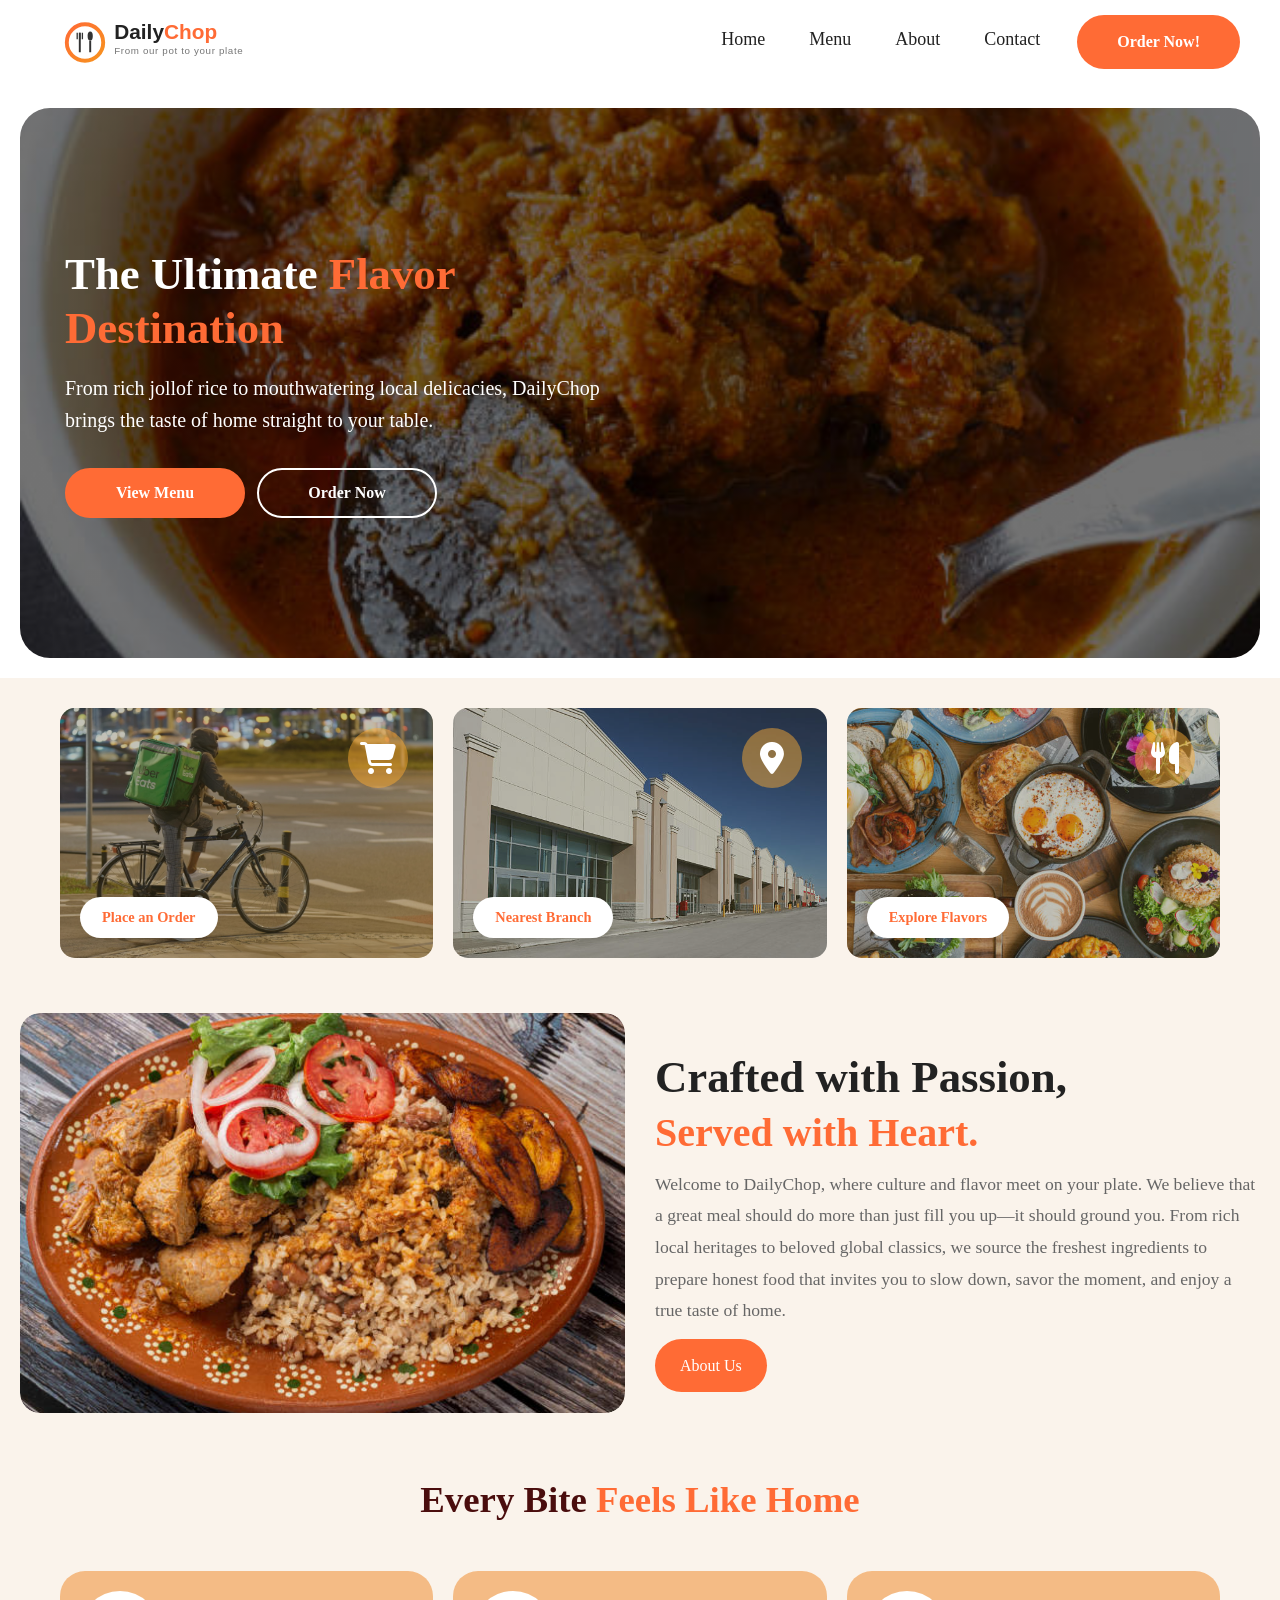
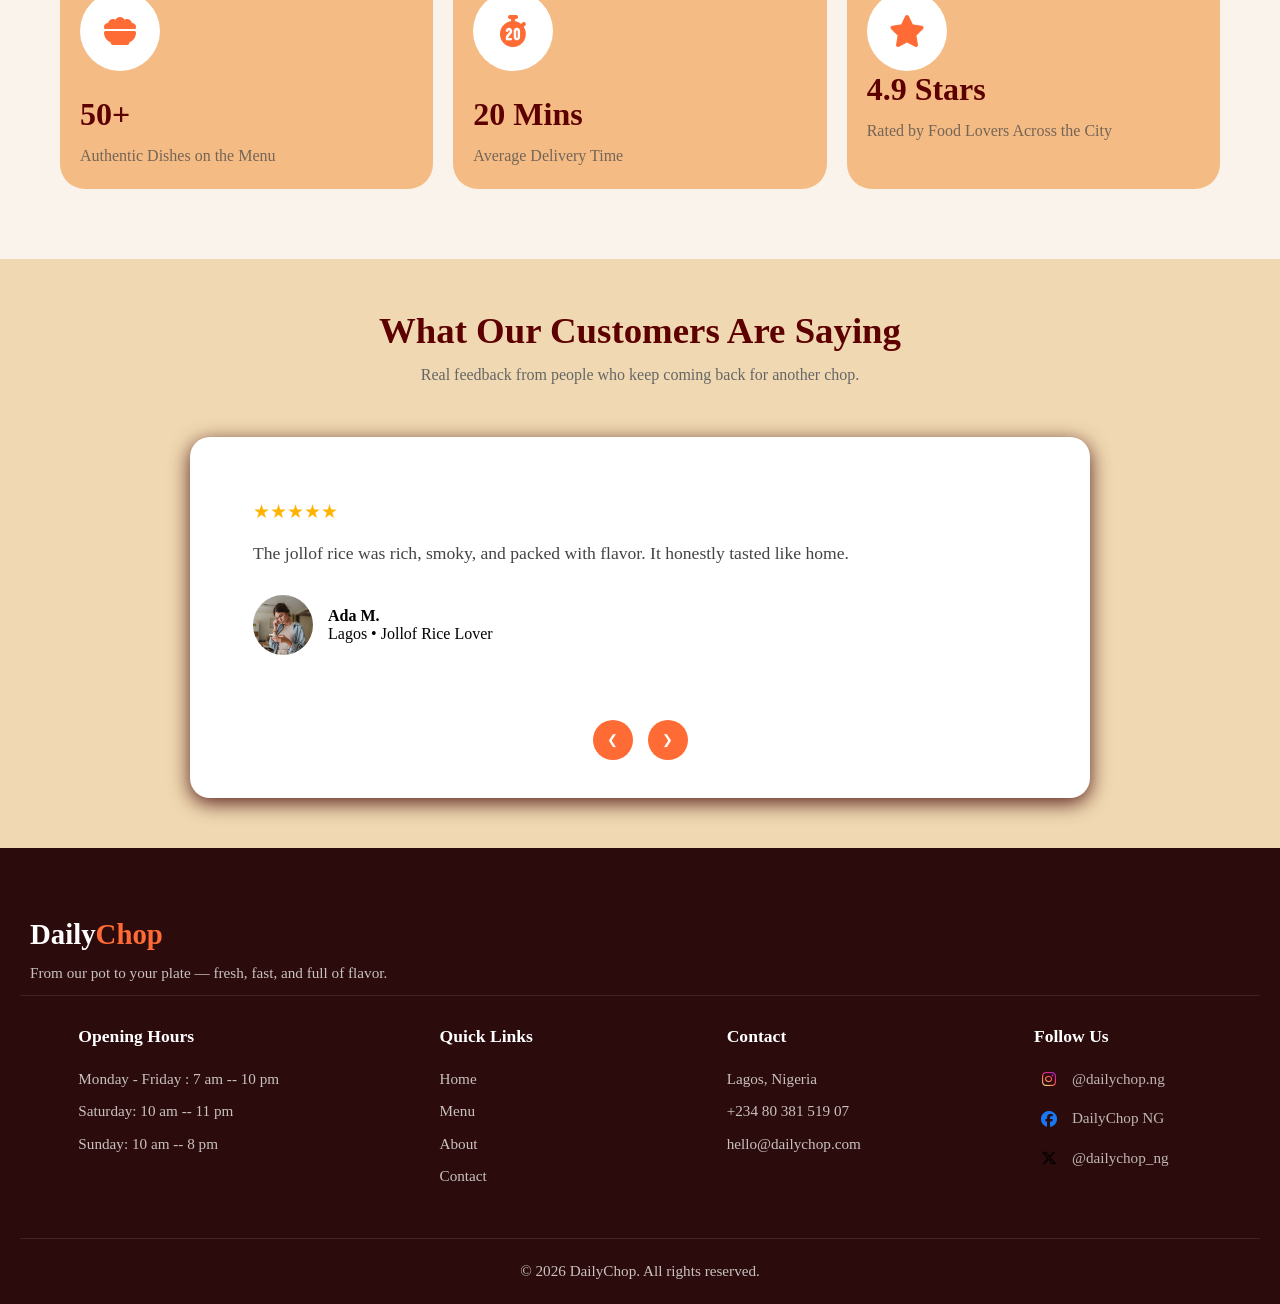
==== index.html @ 314bd300 "Initial commit" ====
<!DOCTYPE html>
<html lang="en">
<head>
    <meta charset="UTF-8">
    <meta name="viewport" content="width=device-width, initial-scale=1.0">
    <title>Home - ★ DailyChop ★</title>


    <!--- Fonts -->
    <link rel="stylesheet" href="https://cdnjs.cloudflare.com/ajax/libs/font-awesome/6.5.0/css/all.min.css">

    <!-- Custom css -->
    <link rel="stylesheet" href="css/styles.css" type="text/css">

    <link rel="icon" type="image/svg+xml" href="favicon.svg" sizes="any">
</head>
<>
    <header class="header">
        <div class="header-container">
            <div class="logo">
                <svg width="220" height="65" viewBox="0 0 300 100" xmlns="http://www.w3.org/2000/svg">
                    <defs>
                        <linearGradient id="grad" x1="0%" y1="0%" x2="100%" y2="100%">
                            <stop offset="0%" stop-color="#FF6B35"/>
                            <stop offset="100%" stop-color="#F7931E"/>
                        </linearGradient>
                    </defs>

                    <circle cx="50" cy="50" r="28" fill="none" stroke="url(#grad)" stroke-width="6"/>

                    <line x1="42" y1="35" x2="42" y2="65" stroke="#333" stroke-width="3"/>
                    <line x1="38" y1="35" x2="38" y2="45" stroke="#333" stroke-width="2"/>
                    <line x1="42" y1="35" x2="42" y2="45" stroke="#333" stroke-width="2"/>
                    <line x1="46" y1="35" x2="46" y2="45" stroke="#333" stroke-width="2"/>

                    <ellipse cx="58" cy="40" rx="4" ry="7" fill="#333"/>
                    <line x1="58" y1="47" x2="58" y2="65" stroke="#333" stroke-width="3"/>

                    <text x="95" y="45" font-family="Poppins, Arial, sans-serif" font-size="32" font-weight="700" fill="#222">
                        Daily<tspan fill="#FF6B35">Chop</tspan>
                    </text>

                    <text x="95" y="68" font-family="Poppins, Arial, sans-serif" font-size="15" fill="#777" letter-spacing="1">
                        From our pot to your plate
                    </text>
                </svg>
            </div>

            <div style="display: flex;">
                <div>
                    <!-- Hamburger button -->
                    <button class="hamburger" id="hamburger">
                    <i class="fa-solid fa-bars"></i>
                    </button>

                    <nav class="nav" id="nav">
                        <div class="nav-header">Menu</div>
                        <a href="#">Home</a>
                        <a href="#">Menu</a>
                        <a href="#">About</a>
                        <a href="#">Contact</a>
                    </nav>
                </div>
                <div>
                    <a class="order-now-header">Order Now!</a>
                </div>
            </div>
        </div>
        <div class="overlay" id="overlay"></div>
    </header>
    <div>
        <!-- Hero Section(SLIDE SHOW) -->
        <section id="home" class="hero">
            <div class="hero-bg-container"> <!-- NEW WRAPPER TO HOLD THE IMAGE -->
                <div id="intro">
                    <h1 class="reveal-left">The Ultimate <span>Flavor Destination</span></h1>
                    <p>
                        From rich jollof rice to mouthwatering local delicacies,
                        DailyChop brings the taste of home straight to your table.
                    </p>

                    <div class="hero-buttons">
                        <a href="#menu" class="btn btn-primary">View Menu</a>
                        <a href="#contact" class="btn btn-secondary">Order Now</a>
                    </div>
                </div>
            </div>
        </section>
        <section class="section-container">
            <!-- Features -->
            <div>
                <div class="cards">
                    <div class="card">
                        <!-- Icon Container -->
                        <div class="icon-box">
                            <i class="fa-solid fa-cart-shopping"></i>
                        </div>
                        
                        <!-- Action Button -->
                        <a href="#" class="card-btn">Place an Order</a>
                    </div>
                    <div class="card">
                        <!-- Icon Container -->
                        <div class="icon-box">
                            <i class="fa-solid fa-location-dot"></i>
                        </div>
                        
                        <!-- Action Button -->
                        <a href="#" class="card-btn">Nearest Branch</a>
                    </div>
                    <div class="card highlight-card">
                        <!-- Icon Container -->
                        <div class="icon-box">
                            <i class="fa-solid fa-utensils"></i>
                        </div>
                        
                        <!-- Action Button -->
                        <a href="#" class="card-btn">Explore Flavors</a>
                    </div>
                </div>
            </div>

            <section class="about">
                <div class="about-container">
                    <div class="about-image">
                        <img src="images/food_5.jpg" alt="Welcome to DailyChop">
                    </div>

                    <div class="about-content">
                        <h2>
                            Crafted with Passion,<br> <span>Served with Heart.</span>
                        </h2>
                        <p>
                            Welcome to DailyChop, where culture and flavor meet on your plate.
                            We believe that a great meal should do more than just fill you up—it should ground you.
                            From rich local heritages to beloved global classics, we source the freshest ingredients to prepare
                            honest food that invites you to slow down, savor the moment, and enjoy a true taste of home.
                        </p>
                        <div class="about-btn-link">
                            <a href="#" class="about-us-btn">About Us</a>
                        </div>
                    
                    </div>
                </div>
            </section>

            <section class="impact-section">
                <h2 class="impact-title">Every Bite <span>Feels Like Home</span></h2>
                <div class="impact-grid">
                    <div class="impact-card">
                        <div class="impact-icon">
                            <i class="fa-solid fa-bowl-food"></i>
                        </div>
                        <h3>50+</h3>
                        <p>Authentic Dishes on the Menu</p>
                    </div>
                    <div class="impact-card">
                        <div class="impact-icon">
                            <i class="fa-solid fa-stopwatch-20"></i>
                        </div>
                        <h3>20 Mins</h3>
                        <p>Average Delivery Time</p>
                    </div>
                    <div class="impact-card highlight-card">
                        <div class="impact-icon">
                            <i class="fa-solid fa-star"></i>
                        </div>
                        <h3>4.9 Stars</h3>
                        <p>Rated by Food Lovers Across the City</p>
                    </div>
                </div>
            </section>
        </section>

        <!-- Customer Reviews -->
        <section class="reviews-section">
            <div class="reviews-container">
                <h3 class="reviews-title">What Our Customers Are Saying</h3>
                <p class="reviews-subtitle">Real feedback from people who keep coming back for another chop.</p>

                <div class="reviews-slider">
                    <div class="reviews-track">
                        <div class="review-card active">
                            <div class="stars">★★★★★</div>
                            <p class="review-text">
                                The jollof rice was rich, smoky, and packed with flavor.
                                It honestly tasted like home.
                            </p>

                            <div class="review-user">
                                <img src="images/customer_5.jpg" alt="Ada M.">

                                <div class="review-user-info">
                                    <h4>Ada M.</h4>
                                    <span>Lagos • Jollof Rice Lover</span>
                                </div>
                            </div>
                        </div>

                        <div class="review-card">
                            <div class="stars">★★★★★</div>
                            <p class="review-text">
                                Delivery was fast and the food arrived hot.
                                The chicken was perfectly seasoned.
                            </p>

                            <div class="review-user">
                                <img src="images/customer_1.jpg" alt="David O.">

                                <div class="review-user-info">
                                    <h4>David O.</h4>
                                    <span>Abuja</span>
                                </div>
                            </div>
                        </div>

                        <div class="review-card">
                            <div class="stars">★★★★★</div>
                            <p class="review-text">
                                DailyChop has become my go-to lunch spot.
                                Consistent quality every single time.
                            </p>

                            <div class="review-user">
                                <img src="images/customer_4.jpg" alt="Chioma E.">

                                <div class="review-user-info">
                                    <h4>Chioma E.</h4>
                                    <span>Port Harcourt</span>
                                </div>
                            </div>
                        </div>

                        <div class="review-card">
                            <div class="stars">★★★★★</div>
                            <p class="review-text">
                                DailyChop has become my go-to lunch spot.
                                Consistent quality every single time.
                            </p>

                            <div class="review-user">
                                <img src="images/customer_2.jpg" alt="Chioma E.">

                                <div class="review-user-info">
                                    <h4>Patrick Johnson</h4>
                                    <span>Port Harcourt</span>
                                </div>
                            </div>
                        </div>

                        <div class="review-card">
                            <div class="stars">★★★★★</div>
                            <p class="review-text">
                                DailyChop has become my go-to lunch spot.
                                Consistent quality every single time.
                            </p>

                            <div class="review-user">
                                <img src="images/customer_3.jpg" alt="Chioma E.">

                                <div class="review-user-info">
                                    <h4>Obinna Samson</h4>
                                    <span>Port Harcourt</span>
                                </div>
                            </div>
                        </div>
                    </div>
                    <div class="reviews-controls">
                        <button class="slider-btn prev">&#10094;</button>
                        <button class="slider-btn next">&#10095;</button>
                    </div>
                </div>
            </div>
        </section>
    </div>

    <!-- F0oter section -->
    <footer class="footer">
        <div class="footer-bg-container">
            <div class="footer-brand">
                <h2>Daily<span>Chop</span></h2>
                <p>From our pot to your plate — fresh, fast, and full of flavor.</p>
            </div>
            <div class="footer-container">

                <div class="opening-hours">
                    <h3>Opening Hours</h3>
                    <p>Monday - Friday : 7 am  -- 10 pm</p>
                    <p>Saturday: 10 am -- 11 pm</p>
                    <p>Sunday: 10 am -- 8 pm</p>
                </div>

                <div class="footer-links">
                    <h3>Quick Links</h3>
                    <a href="#">Home</a>
                    <a href="#">Menu</a>
                    <a href="#">About</a>
                    <a href="#">Contact</a>
                </div>

                <div class="footer-contact">
                    <h3>Contact</h3>
                    <p>Lagos, Nigeria</p>
                    <p>+234 80 381 519 07</p>
                    <p>hello@dailychop.com</p>
                </div>

                <div class="footer-social">
                    <h3>Follow Us</h3>
                    <div class="social-icons">
                        <a href="https://instagram.com" target="_blank">
                            <i class="fa-brands fa-instagram"></i> @dailychop.ng
                        </a>

                        <a href="https://facebook.com" target="_blank">
                            <i class="fa-brands fa-facebook"></i> DailyChop NG
                        </a>

                        <a href="https://x.com" target="_blank">
                            <i class="fa-brands fa-x-twitter"></i> @dailychop_ng
                        </a>
                    </div>
                </div>

            </div>

            <div class="footer-bottom">
                <p>© 2026 DailyChop. All rights reserved.</p>
            </div>
        </div>
    </footer>
    <script src="js/main.js"></script>
</body>
</html>
---- css/styles.css ----
:root{
    --primary: #ecd2b042;
    --secondary: #FF6B35;
    --background: #f0d9b2;
    --text: #222222;
    --white: #FFFFFF;
}
* {
    box-sizing: border-box;
    margin: 0;
    padding: 0;
}


/* Outer wrapper freezes at the top of the mobile screen */
.header {
    background: #fff;
    position: fixed;   
    top: 0;
    left: 0;
    right: 0;
    z-index: 1000;
    transition: transform 0.3s ease-in-out; 
}


.header-container {
    display: flex;
    justify-content: space-between;
    align-items: center;
    padding: 10px 20px;
    box-sizing: border-box;
    width: 100%;
}
.nav {
    display: flex;
    flex-direction: column;
    align-items: flex-start;
    gap: 15px;

    position: fixed;
    top: 0;
    right: 0;
    height: 100vh;
    width: 280px;

    background: var(--secondary);
    padding: 30px 25px 10px;
    transform: translateX(100%);
    transition: transform 0.35s ease;

    z-index: 999;
}

.nav.active {
    transform: translateX(0);
}

.nav a {
    width: 100%;
    padding: 14px 12px;

    text-decoration: none;
    
    color: var(--white);
    font-weight: 500;
    font-size: 18px;
    transition: all 0.25s ease;
}

.nav a:hover {
    background: rgba(255, 107, 53, 0.08);
    transform: translateX(6px);
}
.nav-header {
    width: 100%;
    font-size: 26px;
    letter-spacing: 5px;
    color: var(--white);
    margin-bottom: 20px;
    padding-left: 10px;
    padding-bottom: 10px;
    border-bottom: 1px solid var(--white);
}
.hamburger {
    display: block;
    font-size: 32px;
    background: none;
    border: none;
    cursor: pointer;
}
.overlay {
    position: fixed;
    top: 0;
    left: 0;
    width: 100%;
    height: 100vh;
    background: rgba(0,0,0,0.4);

    opacity: 0;
    pointer-events: none;
    transition: 0.3s;
    z-index: 998;
}

.overlay.active {
    opacity: 1;
    pointer-events: all;
}
.order-now-header{
    display: none;
}

/* HERO BASE (mobile first) */
.hero {
    width: 100%;
}

.hero-bg-container {
    width: 100%;
    min-height: 100vh;
    padding: 0 20px;
    display: flex;
    justify-content: center;
    align-items: center;
    text-align: center;
    
    /* Move background properties here */
    background:
        linear-gradient(rgba(0, 0, 0, 0.55), rgba(0, 0, 0, 0.55)),
        url("../images/food_2.jpg") center/cover no-repeat;
}


#intro {
    color: #fff;
    width: 100%;
    max-width: 500px;
}

#intro h1 {
    font-size: 2.2rem;
    line-height: 1.2;
    margin-bottom: 1rem;
}
#intro h1 span{
    color: var(--secondary);
}
#intro p {
    font-size: 1rem;
    line-height: 1.6;
    margin-bottom: 2rem;
}

.hero-buttons {
    display: flex;
    flex-direction: column;
    gap: 12px;
    width: 100%;
}

.hero-buttons a {
    width: 100%;
    padding: 14px 32px;
    border-radius: 50px;
    text-decoration: none;
    font-weight: 600;
    text-align: center;
    transition: all 0.3s ease;
}
.btn-primary {
    background: #FF6B35;
    color: #fff;
    border: 2px solid #FF6B35;
}

.btn-primary:hover {
    background: #e55a28;
    border-color: #e55a28;
    transform: translateY(-3px);
}
.btn-secondary {
    background: transparent;
    color: #fff;
    border: 2px solid #fff;
}

.btn-secondary:hover {
    background: #fff;
    color: #222;
    transform: translateY(-3px);
}

.section-container{
    background: var(--primary);
}
/* Features */
.cards {
    display: grid;
    grid-template-columns: 1fr;
    gap: 20px;
    padding: 30px 20px;
}

.card {
    position: relative;
    overflow: hidden;

    width: 100%;
    min-height: 250px;

    border-radius: 15px;
    padding: 20px;

    display: flex;
    flex-direction: column;
    justify-content: flex-end;
    align-items: flex-start;

    background-size: cover;
    background-position: center;
    background-repeat: no-repeat;

     transition: transform 0.3s ease,
                box-shadow 0.3s ease;
}
.card::before {
    content: "";
    position: absolute;
    inset: 0;

    background: rgba(80, 76, 42, 0.336);

    z-index: 1;
}
.card:hover {
    transform: translateY(-5px);
    box-shadow: 0 10px 25px rgba(0,0,0,0.08);
}
.card > * {
    position: relative;
    z-index: 2;
}
.card:nth-child(1) {
    background-image: url('../images/order_image.jpg');
}

.card:nth-child(2) {
    background-image: url('../images/branch_1.jpg');
}

.card:nth-child(3) {
    background-image: url('../images/food_4.jpg');
}
/* Icon Container */
.icon-box {
   position: absolute;
    top: 20px;
    right: 25px;

    width: 60px;
    height: 60px;

    display: flex;
    justify-content: center;
    align-items: center;

    border-radius: 50%;

    background: rgba(255, 173, 51, 0.473);
}

.icon-box i {
     font-size: 2rem;
    color: var(--white);
}

/* Button */
.card-btn {
     background: #fff;
    color: var(--secondary);

    padding: 12px 22px;
    border-radius: 999px;

    text-decoration: none;
    font-weight: 600;
    font-size: 0.9rem;

    box-shadow: 0 4px 10px rgba(0,0,0,0.05);

    transition: all 0.3s ease;
}

.card-btn:hover {
     background: var(--secondary);
    color: #fff;
    transform: scale(1.05);
}

/* about in homepage */
.about {
    padding: 25px 20px;
}

.about-container {
    display: grid;
    grid-template-columns: 1fr;
    gap: 30px;

    max-width: 1250px;
    margin: 0 auto;
}
.about-image {
    position: relative;
    overflow: hidden;
    border-radius: 20px;
}
.about-image::before {
    content: "";
    position: absolute;
    inset: 0;

    background: rgba(100, 62, 27, 0.322);

    opacity: 0;
    transform: scale(1.05);

    transition: opacity 0.4s ease, transform 0.4s ease;

    z-index: 1;
}
.about-image:hover::before {
    opacity: 1;
    transform: scale(1);
}
.about-image img {
    width: 100%;
    height: 350px;

    object-fit: cover;
    border-radius: 20px;

    display: block;
    
    transition: transform 0.4s ease;
}
.about-image:hover img {
    transform: scale(1.05);
}

.about-content {
    display: flex;
    flex-direction: column;
    justify-content: center;
}
.about-content h2 {
    font-size: 2rem;
    line-height: 1.2;
    margin-bottom: 10px;
    color: #222;
}
.about-btn-link{
    margin-top: 30px;
    transition: transform 0.4s ease;
}
.about-us-btn{
    padding: 18px 25px;
    background: var(--secondary);
    border-radius: 50px;
    text-decoration: none;
    color: #fff;

}
.about-btn-link:hover{
    transform: translateY(-5px);
}
.content h1 span,
.footer-brand span,
.about-content h2 span,
.impact-title span {
    color: var(--secondary);
}

.about-content p {
    font-size: 1rem;
    line-height: 1.8;
    color: #666;
}

/* Impact section */
.impact-section {
    margin-top: 20px;
    padding: 20px 0 40px 0;
    /* background: var(--background); */
}
.impact-title {
    text-align: center;
    font-size: 1.8rem;
    font-weight: 700;
    color: #4a0d0d;
    margin-bottom: 20px;

    max-width: 600px;
    margin-left: auto;
    margin-right: auto;
}
.impact-grid {
    /* max-width: 1200px; */
    margin: 0 auto;

    display: grid;
    grid-template-columns: 1fr;
    gap: 20px;
    padding: 30px 20px;
}
.impact-card {
    background: rgba(240, 144, 55, 0.562);
    border-radius: 25px;
    padding: 20px;

    transition: transform 0.3s ease,
                box-shadow 0.3s ease;
}

.impact-card:hover {
    transform: translateY(-8px);
    box-shadow: 0 15px 30px rgba(0,0,0,0.08);
}
.impact-icon {
    width: 80px;
    height: 80px;

    display: flex;
    justify-content: center;
    align-items: center;

    border-radius: 50%;
    background: #fff;

    margin-bottom: 25px;
}

.impact-icon i {
    font-size: 2rem;
    color: var(--secondary);
}
.impact-card h3 {
    font-size: 2rem;
    font-weight: 800;
    color: #5d0000;
    margin-bottom: 10px;
}
.impact-card p {
    font-size: 1rem;
    line-height: 1.6;
    color: #424242b6;
}

/* Customer reviews */
.reviews-section {
    background: var(--background);
    padding: 50px 20px;
}

.reviews-container {
    max-width: 1200px;
    margin: 0 auto;
}

.reviews-title {
    text-align: center;
    font-size: 2rem;
    color: #5d0000;
    margin-bottom: 10px;
}

.reviews-subtitle {
    text-align: center;
    color: #666;
    max-width: 600px;
    margin: 0 auto 50px;
    line-height: 1.6;
}
.reviews-slider {
    position: relative;
    overflow: hidden;
    width: 100%;
    margin-top: 40px;

    
    box-sizing: border-box;
    background: #fff;
    padding: 18px;
    border-radius: 20px;
    box-shadow: 0 5px 20px rgba(68, 8, 8, 0.884);
    
    touch-action: pan-y;
}

.reviews-track {
    display: flex;
    transition: transform 0.5s ease-in-out;

    touch-action: pan-y;
}

.review-card {
    min-width: 100%;
    box-sizing: border-box;
    padding: 20px;
}

.stars {
    color: #ffb400;
    font-size: 1.2rem;
    margin-bottom: 15px;
}

.review-text {
    line-height: 1.8;
    color: #444;
}

.review-user {
    display: flex;
    align-items: center;
    gap: 15px;
    margin-top: 25px;
}

.review-user img {
    width: 55px;
    height: 55px;
    border-radius: 50%;
    object-fit: cover;
}

.slider-btn {
    width: 40px;
    height: 40px;

    border: none;
    border-radius: 50%;

    background: var(--secondary);
    color: #fff;

    cursor: pointer;
    transition: all 0.3s ease;
    position: static;
}

.slider-btn:hover {
    transform: scale(1.05);
}

.reviews-controls {
    display: flex;
    justify-content: center;
    gap: 15px;
    margin-top: 25px;
    padding-bottom: 20px;
}

/* footer section */
.footer {
    background: #2b0b0b;
    color: #fff;
    padding: 60px 20px 20px;
    width: 100%;
}

/* Inner container stays flexible and stretches from edge to edge on phones */
.footer-bg-container {
    box-sizing: border-box;
    width: 100%;
}
.footer-container {
    display: grid;
    gap: 30px;
}
.footer-brand{
    padding: 10px;
    margin-bottom:20px;
    border-bottom: 1px solid rgba(255,255,255,0.1);
}
.footer h2 {
    font-size: 1.8rem;
    margin-bottom: 10px;
}

.footer h3 {
    margin-bottom: 12px;
    font-size: 1.1rem;
}

.footer p,
.footer a {
    color: rgba(255,255,255,0.75);
    font-size: 0.95rem;
    text-decoration: none;
    line-height: 1.6;
}

.footer a:hover {
    color: #fff;
}

.footer-links,
.footer-contact,
.footer-social,
.opening-hours {
    display: flex;
    flex-direction: column;
    gap: 8px;
    padding: 10px;
}

.social-icons {
    display: flex;
    flex-direction: column;
    gap: 10px;
}
.social-icons a {
    display: flex;
    gap: 8px;
    align-items: center;
    text-decoration: none;
    color: rgba(255, 255, 255, 0.7);;
    padding-bottom:5px ;
    font-weight: 500;
    transition: 0.3s ease;
}

.social-icons a:hover {
    color: #ffffff;
    transform: translateX(4px);
    transition: 0.2s ease;
}
.social-icons a i{
    width: 30px; 
    text-align: center;
    transition: transform 0.3s ease, color 0.3s ease;
    font-size: 1rem;
}
.social-icons a i :hover{
    transform: scale(1.15); /* Pop out effect on hover */
    color: #ffbe76; 
}
 
.fa-instagram {
    background: radial-gradient(circle at 30% 107%,#fdf497 0%, #fdf497 5%, #fd5949 45%, #d6249f 60%, #285aeb 90%);
    -webkit-background-clip: text;
    -webkit-text-fill-color: transparent;
    background-clip: text;
}
.fa-facebook{
    color: #1877F2;
}
.fa-x-twitter{
    color:#050000;
}
.footer-bottom {
    text-align: center;
    margin-top: 40px;
    padding-top: 20px;
    border-top: 1px solid rgba(255,255,255,0.1);
    font-size: 0.85rem;
    color: rgba(255,255,255,0.6);
}


/* ===========================================================================================================
Responsiveness For Tablets   Responsiveness For Tablets    Responsiveness For Tablets
============================================================================================================= */
@media (min-width: 768px) {
    .hamburger {
        display: none;
    }
    .header-container {
        display: flex;
        justify-content: space-between;
        align-items: center;
        
        max-width: 1440px;
        margin: 0 auto; 
        
        width: 100%;
        padding: 10px 40px;
        box-sizing: border-box;
    }
    .nav {
        position: static;
        transform: none;
        height: auto;
        width: auto;
        flex-direction: row;
        padding-top: 0;
        box-shadow: none;
        background: transparent;
        gap: 20px;
    }
    .nav a {
        border-radius: 10px;
        border-top: none;
        color: var(--text);
    }
    .nav-header{
        display: none;
    }

    .order-now-header {
        display: flex;
        padding: 18px 40px;
        color: var(--white);
        background: var(--secondary);
        border-radius: 100px; 
        border: none;
        cursor: pointer;
        font-weight: 600;
        font-size: 1rem;
        transition: background-color 0.3s ease, transform 0.2s ease;
    }
    .order-now-header:hover {
        transform: translateY(-2px);
        opacity: 0.9;
        /* box-shadow: 0 6px 16px rgba(0,0,0,0.15); */
    }
    /* hero */
    .hero {
        display: flex;
        justify-content: center;
        margin-top: 70px;
        
        padding: 20px;
    }

    .hero-bg-container {
        height: 400px; 
        min-height: 50vh;
        
        max-width: 1300px;
        justify-content: center;
        border-radius:30px;
    }

    #intro {
        width: 100%;
        padding-left: 25px;
        max-width: 1200px; 
        margin: 0 auto;
        text-align: left;
    }

    #intro h1, #intro p, .hero-buttons {
        max-width: 550px; 
    }

    #intro h1 {
        font-weight: 800;
        font-size: 2.8rem;
    }

    #intro p {
        font-size: 1.25rem;
    }

    .hero-buttons {
        display: flex;
        justify-content: flex-start;
        flex-direction: row;
    }

    .hero-buttons a {
        width: auto;
        min-width: 180px;
    }
    .cards {
        grid-template-columns: repeat(2, 1fr);
    }
    /* about in homepage */
    .about-container {
        grid-template-columns: 1fr 1fr;
        align-items: center;
    }

    .about-image img {
        height: 500px;
    }

    .about-content h2 {
        font-size: 2.8rem;
    }
    .about-content h2 span{
        font-size: 2.5rem;
    }
    .about-content p {
        font-size: 1.1rem;
    }

    .impact-grid {
        grid-template-columns: repeat(2, 1fr);
    }

    .impact-title {
        font-size: 2.3rem;
    }

    .highlight-card{
        text-align: center;
        grid-column: span 2;
    }
    .highlight-card .impact-icon{
        margin: 0 auto;
    }

     .reviews-slider {
        max-width: 750px;
        margin: 50px auto 0;
    }

    .review-card {
        padding: 35px;
    }

    .review-text {
        font-size: 1.05rem;
    }
    .reviews-title{
        font-size: 2.3rem;
    }
    .review-user img {
        width: 60px;
        height: 60px;
    }

    .reviews-slider {
        max-width: 900px;
    }

    .review-card {
        padding: 45px;
    }

    .review-text {
        font-size: 1.1rem;
    }

    .reviews-controls {
        margin-top: 20px;
    }

    .footer-container {
        grid-template-columns: repeat(3, 1fr);
        justify-items: center;
    }
    .footer-bg-container {
        max-width: 1340px;
        margin: 0 auto;
    }
} 














/* ===========================================================================================================
Responsiveness For Desktop   Responsiveness For Desktop    Responsiveness For Desktop
============================================================================================================= */
/* Desktop */
@media (min-width: 1024px) {
    /* Hero */
    .hero-bg-container {
        height: 550px; 
        min-height: auto;
    }

    .about-image img {
        height: 400px;
    }
    .cards {
        grid-template-columns: repeat(3, 1fr);
        max-width: 1200px;
        margin: 0 auto;
    }

    .impact-grid {
        grid-template-columns: repeat(3, 1fr);
        max-width: 1200px;
        margin: 0 auto;
    }

    .highlight-card {
        text-align: left;
        grid-column: auto;
    }

    .highlight-card .impact-icon{
        margin: 0;
    }

    .footer-container {
        grid-template-columns: repeat(4, 1fr);
        max-width: 1200px;
        margin: 0 auto;
        justify-items: center;
    }
}
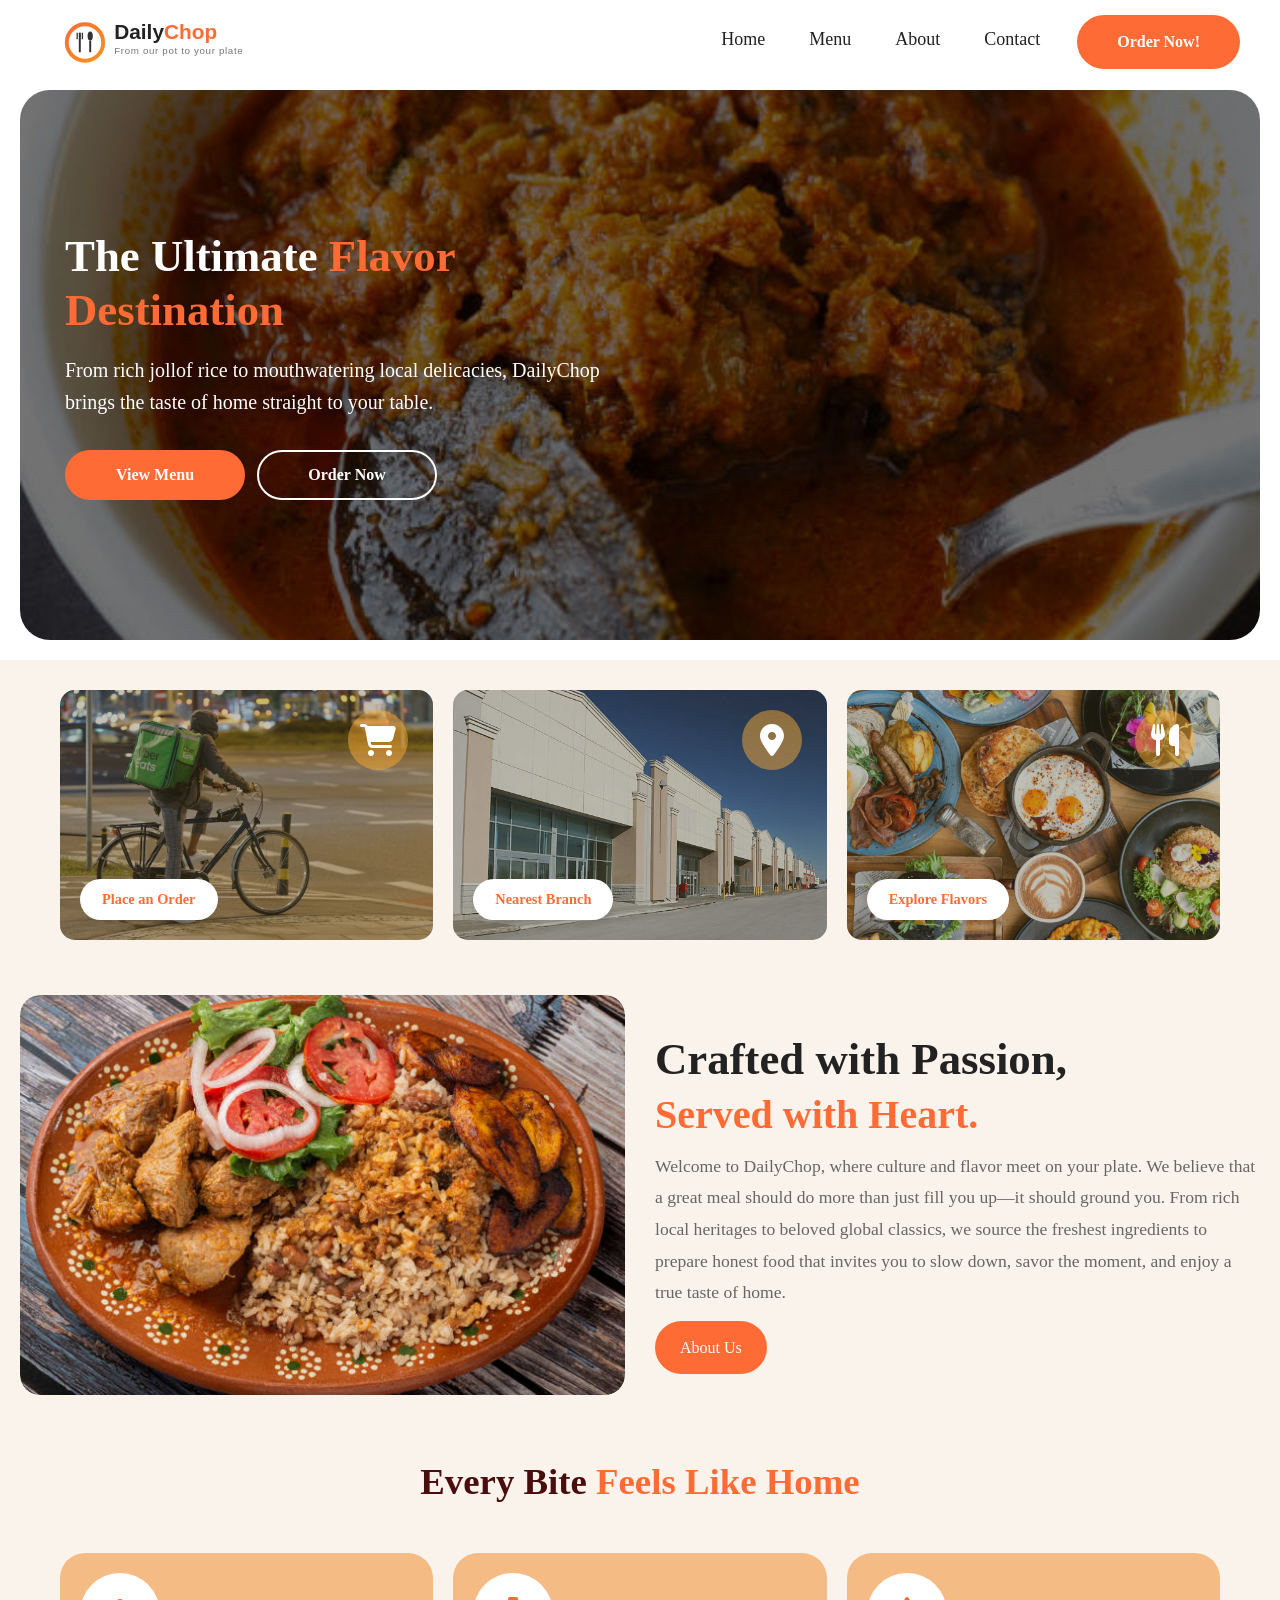
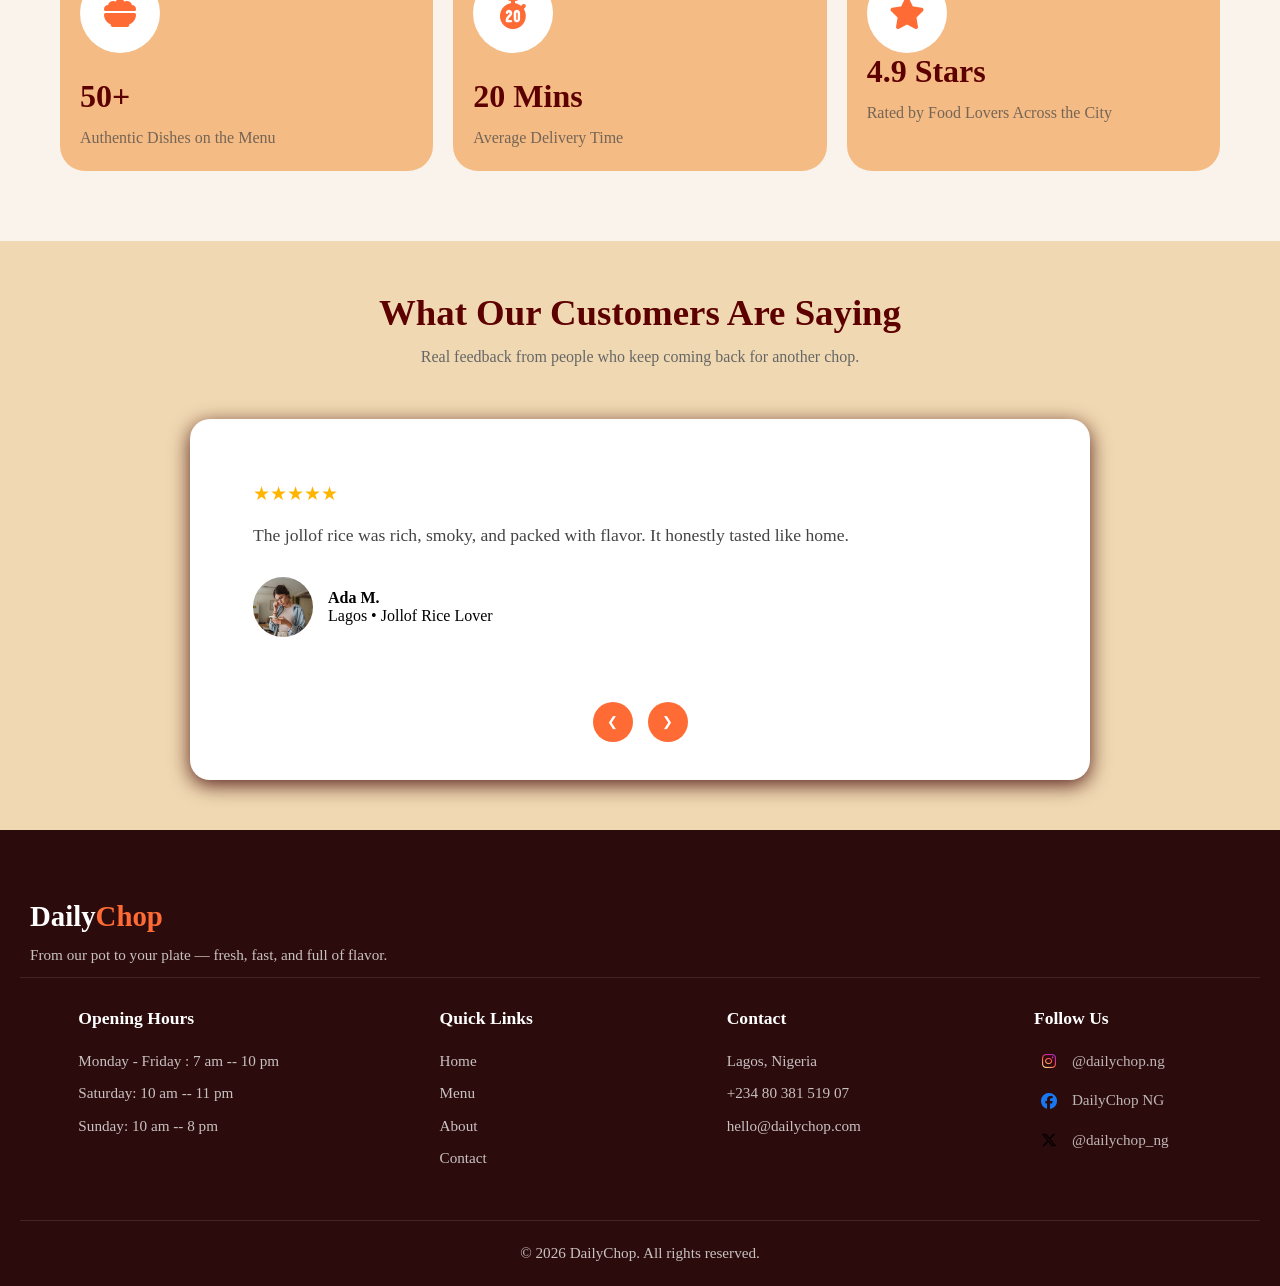
==== commit 27746bb0: "Added Body tag" ====
--- a/index.html
+++ b/index.html
@@ -14,7 +14,7 @@
 
     <link rel="icon" type="image/svg+xml" href="favicon.svg" sizes="any">
 </head>
-<>
+<body>
     <header class="header">
         <div class="header-container">
             <div class="logo">
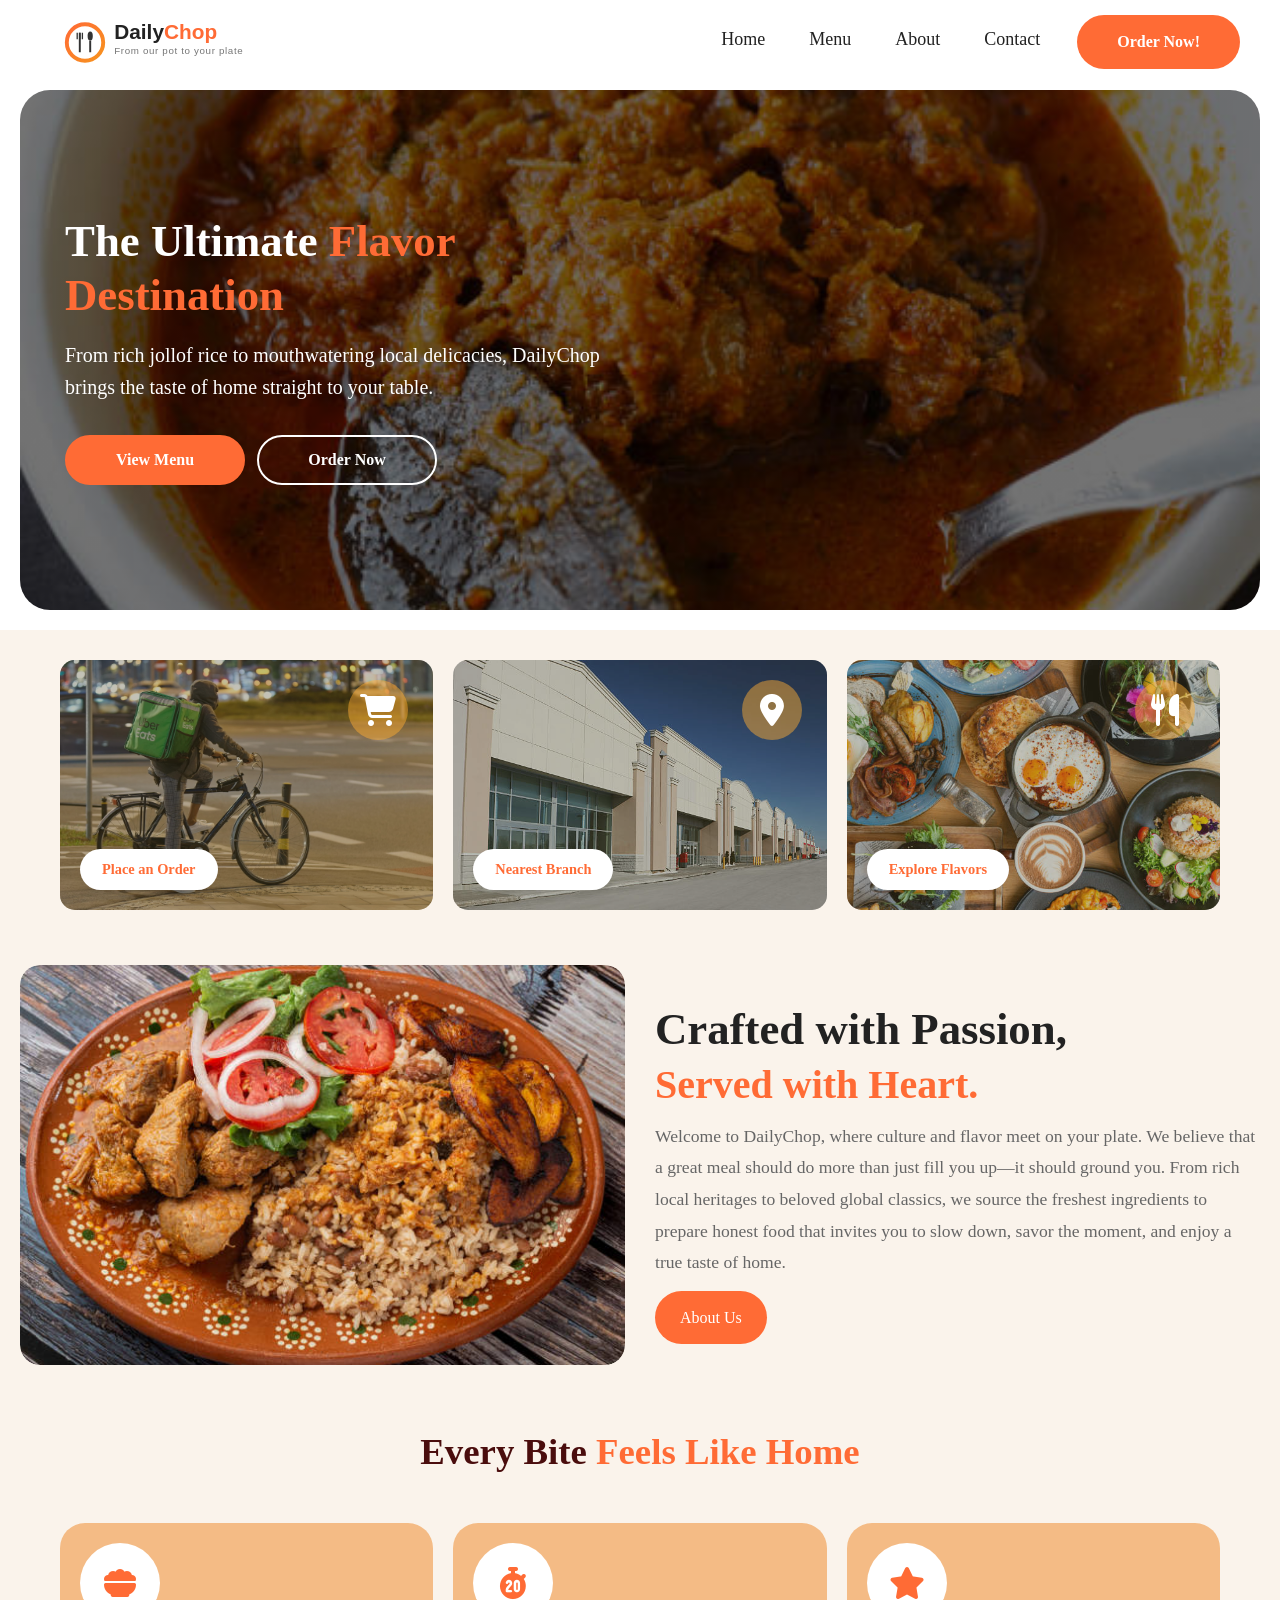
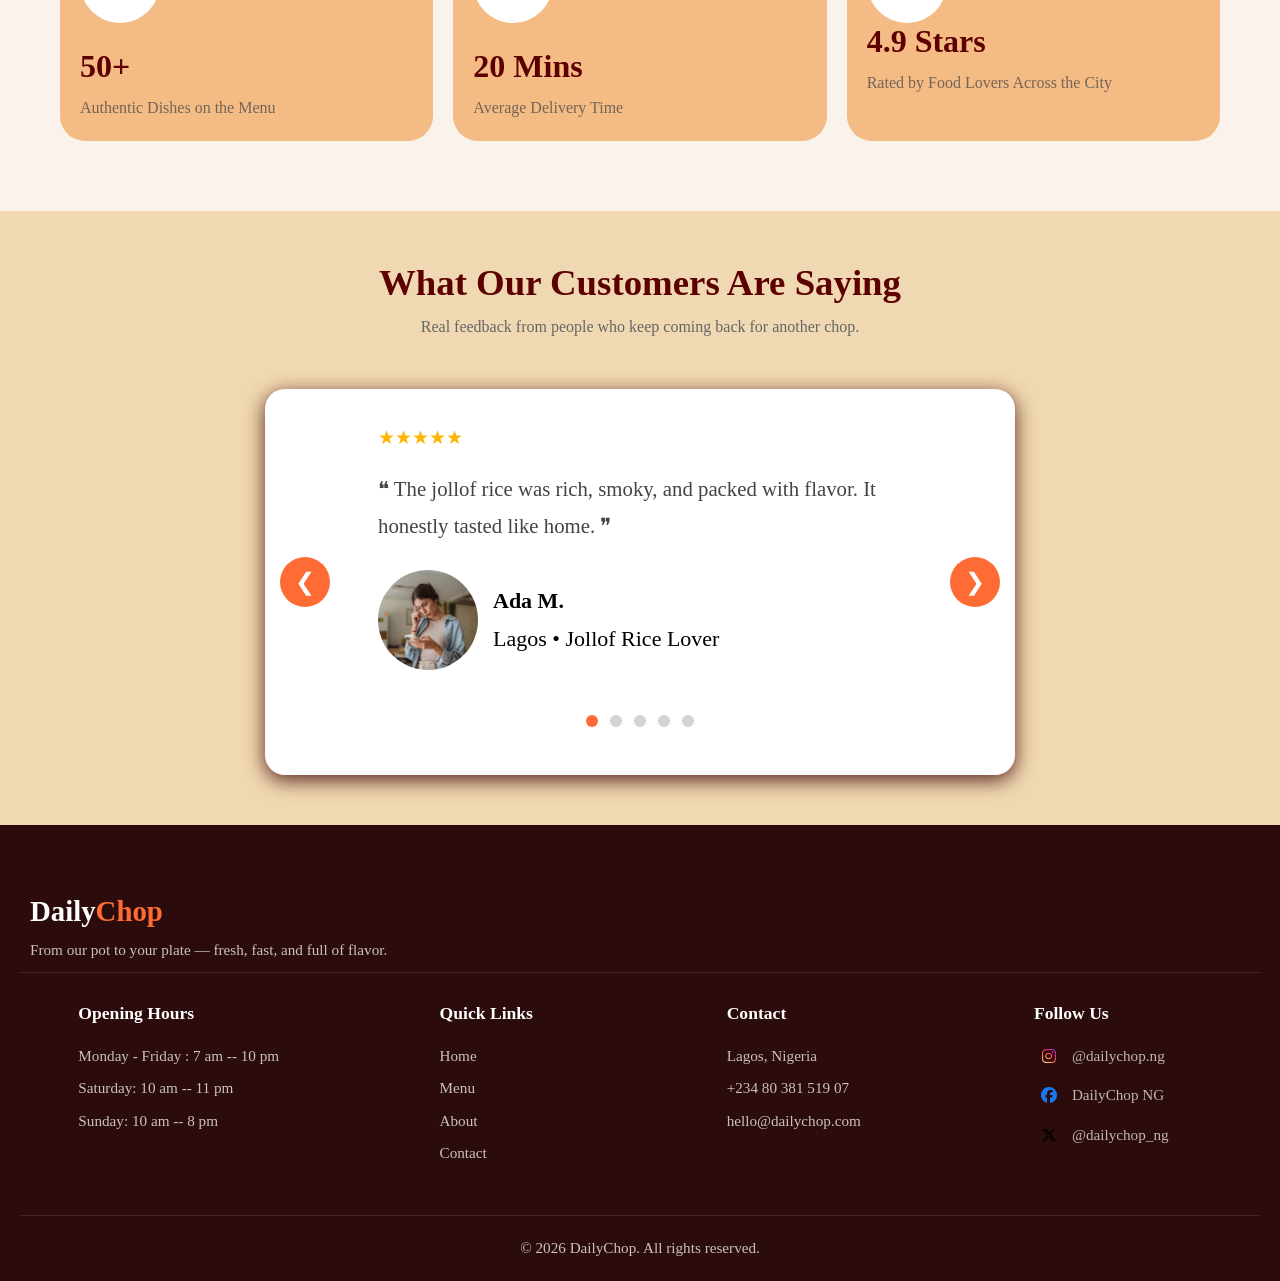
==== commit 1e7a6ccb: "homepage completed" ====
--- a/index.html
+++ b/index.html
@@ -182,10 +182,10 @@
                     <div class="reviews-track">
                         <div class="review-card active">
                             <div class="stars">★★★★★</div>
-                            <p class="review-text">
-                                The jollof rice was rich, smoky, and packed with flavor.
-                                It honestly tasted like home.
-                            </p>
+                            <blockquote class="review-text">
+                                ❝ The jollof rice was rich, smoky, and packed with flavor.
+                                It honestly tasted like home. ❞
+                            </blockquote>
 
                             <div class="review-user">
                                 <img src="images/customer_5.jpg" alt="Ada M.">
@@ -199,10 +199,10 @@
 
                         <div class="review-card">
                             <div class="stars">★★★★★</div>
-                            <p class="review-text">
-                                Delivery was fast and the food arrived hot.
-                                The chicken was perfectly seasoned.
-                            </p>
+                            <blockquote class="review-text">
+                                ❝ Delivery was fast and the food arrived hot.
+                                The chicken was perfectly seasoned. ❞
+                            </blockquote>
 
                             <div class="review-user">
                                 <img src="images/customer_1.jpg" alt="David O.">
@@ -216,10 +216,10 @@
 
                         <div class="review-card">
                             <div class="stars">★★★★★</div>
-                            <p class="review-text">
-                                DailyChop has become my go-to lunch spot.
-                                Consistent quality every single time.
-                            </p>
+                            <blockquote class="review-text">
+                                ❝ DailyChop has become my go-to lunch spot.
+                                Consistent quality every single time. ❞
+                            </blockquote>
 
                             <div class="review-user">
                                 <img src="images/customer_4.jpg" alt="Chioma E.">
@@ -233,10 +233,10 @@
 
                         <div class="review-card">
                             <div class="stars">★★★★★</div>
-                            <p class="review-text">
-                                DailyChop has become my go-to lunch spot.
-                                Consistent quality every single time.
-                            </p>
+                            <blockquote class="review-text">
+                                ❝ DailyChop has become my go-to lunch spot.
+                                Consistent quality every single time. ❞
+                            </blockquote>
 
                             <div class="review-user">
                                 <img src="images/customer_2.jpg" alt="Chioma E.">
@@ -250,20 +250,27 @@
 
                         <div class="review-card">
                             <div class="stars">★★★★★</div>
-                            <p class="review-text">
-                                DailyChop has become my go-to lunch spot.
-                                Consistent quality every single time.
-                            </p>
+                            <blockquote class="review-text">
+                                ❝ DailyChop has become my go-to lunch spot.
+                                Consistent quality every single time. ❞
+                            </blockquote>
 
                             <div class="review-user">
                                 <img src="images/customer_3.jpg" alt="Chioma E.">
 
                                 <div class="review-user-info">
-                                    <h4>Obinna Samson</h4>
+                                    <h4>David Miller</h4>
                                     <span>Port Harcourt</span>
                                 </div>
                             </div>
                         </div>
+                    </div>
+                    <div class="testimonial-dots">
+                        <span class="dot active"></span>
+                        <span class="dot"></span>
+                        <span class="dot"></span>
+                        <span class="dot"></span>
+                        <span class="dot"></span>
                     </div>
                     <div class="reviews-controls">
                         <button class="slider-btn prev">&#10094;</button>
--- a/css/styles.css
+++ b/css/styles.css
@@ -518,6 +518,7 @@
 }
 
 .review-text {
+    font-weight: 500;
     line-height: 1.8;
     color: #444;
 }
@@ -535,34 +536,32 @@
     border-radius: 50%;
     object-fit: cover;
 }
-
-.slider-btn {
-    width: 40px;
-    height: 40px;
-
-    border: none;
+.reviews-controls .slider-btn {
+display: none;
+}
+.testimonial-dots {
+    display: flex;
+    justify-content: center;
+    gap: 12px;
+    margin: 30px 0;
+}
+
+.dot {
+    width: 12px;
+    height: 12px;
+    background: #d3d3d3;
     border-radius: 50%;
-
-    background: var(--secondary);
-    color: #fff;
-
     cursor: pointer;
-    transition: all 0.3s ease;
-    position: static;
-}
-
-.slider-btn:hover {
-    transform: scale(1.05);
-}
-
-.reviews-controls {
-    display: flex;
-    justify-content: center;
-    gap: 15px;
-    margin-top: 25px;
-    padding-bottom: 20px;
-}
-
+    transition: 0.3s;
+}
+
+.dot:hover {
+    transform: scale(1.2);
+}
+
+.dot.active {
+    background: #ff6b35;
+}
 /* footer section */
 .footer {
     background: #2b0b0b;
@@ -818,37 +817,51 @@
      .reviews-slider {
         max-width: 750px;
         margin: 50px auto 0;
+        font-size: 22px;
+        line-height: 1.7;
     }
 
     .review-card {
-        padding: 35px;
-    }
-
-    .review-text {
-        font-size: 1.05rem;
+        padding: 15px 95px;
     }
     .reviews-title{
         font-size: 2.3rem;
     }
     .review-user img {
-        width: 60px;
-        height: 60px;
-    }
-
-    .reviews-slider {
-        max-width: 900px;
-    }
-
-    .review-card {
-        padding: 45px;
-    }
+        width: 100px;
+        height: 100px;
+    }
+
 
     .review-text {
-        font-size: 1.1rem;
-    }
-
-    .reviews-controls {
-        margin-top: 20px;
+        font-size: 1.3rem;
+    }
+    .reviews-controls .slider-btn {
+        display: inline-block;
+        position: absolute;
+        top: 50%;
+        transform: translateY(-50%);
+        width: 50px;
+        height: 50px;
+        border: none;
+        border-radius: 50%;
+        background: #ff6b35;
+        color: white;
+        font-size: 24px;
+        cursor: pointer;
+        transition: .3s;
+    }
+
+    .prev {
+        left: 15px;
+    }
+
+    .next {
+        right: 15px;
+    }
+
+    .slider-btn:hover {
+        transform: translateY(-50%) scale(1.08);
     }
 
     .footer-container {
@@ -881,7 +894,7 @@
 @media (min-width: 1024px) {
     /* Hero */
     .hero-bg-container {
-        height: 550px; 
+        height: 520px; 
         min-height: auto;
     }
 
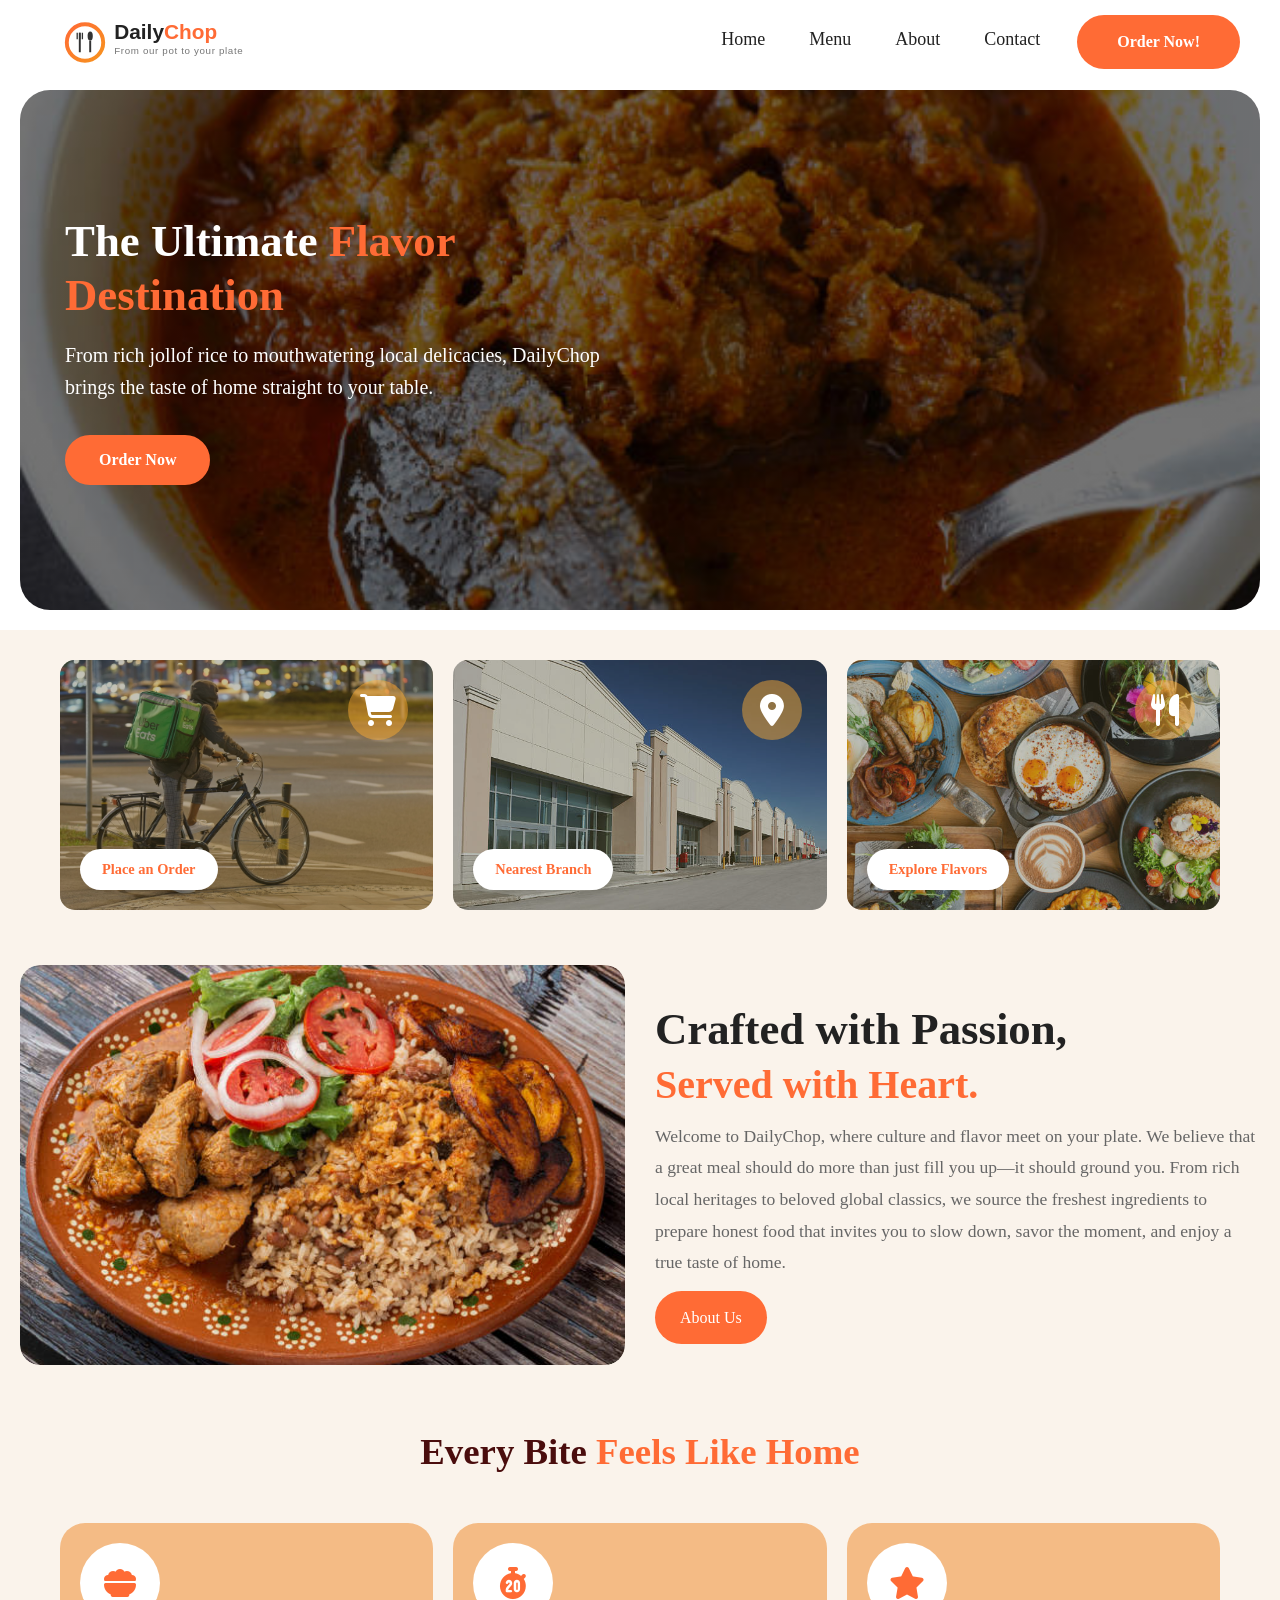
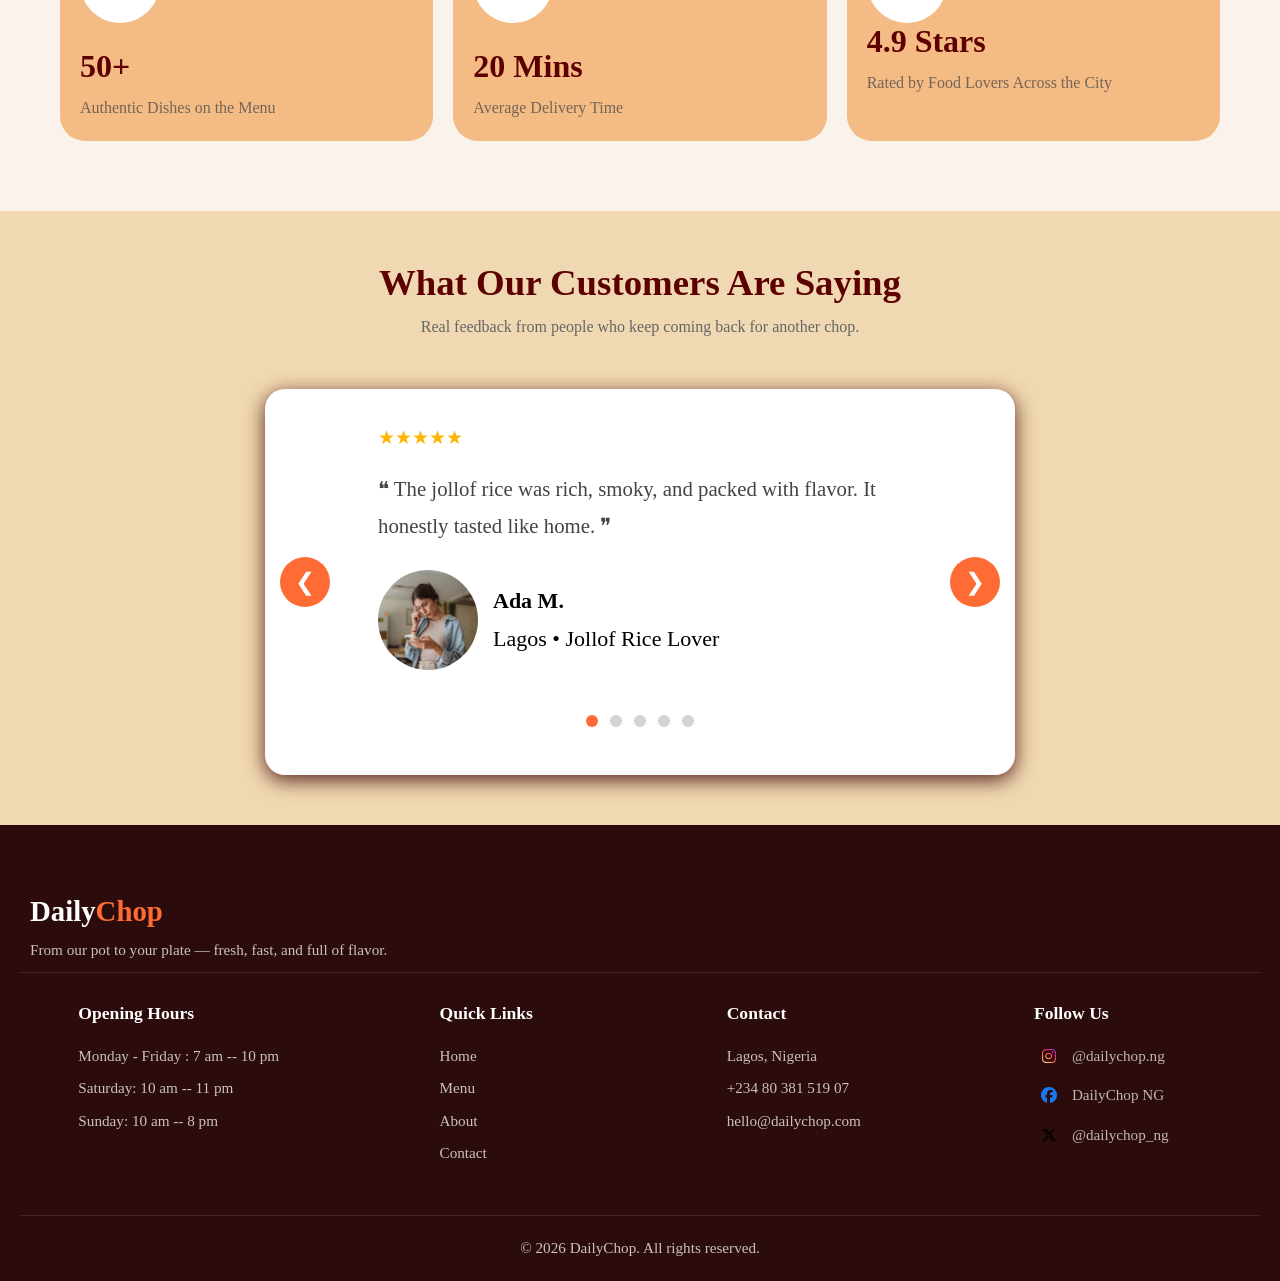
==== commit e41da3ff: "made menu page layout_1" ====
--- a/index.html
+++ b/index.html
@@ -46,7 +46,7 @@
                 </svg>
             </div>
 
-            <div style="display: flex;">
+            <div class="navigation-container">
                 <div>
                     <!-- Hamburger button -->
                     <button class="hamburger" id="hamburger">
@@ -55,14 +55,14 @@
 
                     <nav class="nav" id="nav">
                         <div class="nav-header">Menu</div>
-                        <a href="#">Home</a>
-                        <a href="#">Menu</a>
-                        <a href="#">About</a>
-                        <a href="#">Contact</a>
+                        <a href="index.html">Home</a>
+                        <a href="menu.html">Menu</a>
+                        <a href="about.html">About</a>
+                        <a href="contact.html">Contact</a>
                     </nav>
                 </div>
                 <div>
-                    <a class="order-now-header">Order Now!</a>
+                    <a href="menu.html" class="order-now-header">Order Now!</a>
                 </div>
             </div>
         </div>
@@ -71,7 +71,7 @@
     <div>
         <!-- Hero Section(SLIDE SHOW) -->
         <section id="home" class="hero">
-            <div class="hero-bg-container"> <!-- NEW WRAPPER TO HOLD THE IMAGE -->
+            <div class="hero-bg-container hero-home"> <!-- NEW WRAPPER TO HOLD THE IMAGE -->
                 <div id="intro">
                     <h1 class="reveal-left">The Ultimate <span>Flavor Destination</span></h1>
                     <p>
@@ -80,8 +80,7 @@
                     </p>
 
                     <div class="hero-buttons">
-                        <a href="#menu" class="btn btn-primary">View Menu</a>
-                        <a href="#contact" class="btn btn-secondary">Order Now</a>
+                        <a href="menu.html" class="btn btn-primary">Order Now</a>
                     </div>
                 </div>
             </div>
@@ -97,7 +96,7 @@
                         </div>
                         
                         <!-- Action Button -->
-                        <a href="#" class="card-btn">Place an Order</a>
+                        <a href="menu.html" class="card-btn">Place an Order</a>
                     </div>
                     <div class="card">
                         <!-- Icon Container -->
@@ -115,7 +114,7 @@
                         </div>
                         
                         <!-- Action Button -->
-                        <a href="#" class="card-btn">Explore Flavors</a>
+                        <a href="menu.html" class="card-btn">Explore Flavors</a>
                     </div>
                 </div>
             </div>
@@ -137,7 +136,7 @@
                             honest food that invites you to slow down, savor the moment, and enjoy a true taste of home.
                         </p>
                         <div class="about-btn-link">
-                            <a href="#" class="about-us-btn">About Us</a>
+                            <a href="about.html" class="about-us-btn">About Us</a>
                         </div>
                     
                     </div>
--- a/css/styles.css
+++ b/css/styles.css
@@ -14,7 +14,7 @@
 
 /* Outer wrapper freezes at the top of the mobile screen */
 .header {
-    background: #fff;
+    background: var(--white);
     position: fixed;   
     top: 0;
     left: 0;
@@ -67,7 +67,9 @@
     font-size: 18px;
     transition: all 0.25s ease;
 }
-
+.navigation-container{
+    display: flex;
+}
 .nav a:hover {
     background: rgba(255, 107, 53, 0.08);
     transform: translateX(6px);
@@ -117,20 +119,29 @@
 }
 
 .hero-bg-container {
-    width: 100%;
-    min-height: 100vh;
-    padding: 0 20px;
-    display: flex;
-    justify-content: center;
-    align-items: center;
-    text-align: center;
-    
-    /* Move background properties here */
-    background:
-        linear-gradient(rgba(0, 0, 0, 0.55), rgba(0, 0, 0, 0.55)),
-        url("../images/food_2.jpg") center/cover no-repeat;
-}
-
+    width:100%;
+    min-height:100vh;
+    display:flex;
+    justify-content:center;
+    align-items:center;
+    padding:0 20px;
+    text-align:center;
+    background-position:center;
+    background-size:cover;
+    background-repeat:no-repeat;
+}
+
+.hero-home{
+    background-image:
+    linear-gradient(rgba(0,0,0,.55), rgba(0,0,0,.55)),
+    url("../images/food_2.jpg");
+}
+
+.hero-menu{
+    background-image:
+    linear-gradient(rgba(0,0,0,.55), rgba(0,0,0,.55)),
+    url("../images/menu_hero.jpg");
+}
 
 #intro {
     color: #fff;
@@ -177,17 +188,6 @@
 .btn-primary:hover {
     background: #e55a28;
     border-color: #e55a28;
-    transform: translateY(-3px);
-}
-.btn-secondary {
-    background: transparent;
-    color: #fff;
-    border: 2px solid #fff;
-}
-
-.btn-secondary:hover {
-    background: #fff;
-    color: #222;
     transform: translateY(-3px);
 }
 
@@ -717,6 +717,7 @@
         border-radius: 100px; 
         border: none;
         cursor: pointer;
+        text-decoration: none;
         font-weight: 600;
         font-size: 1rem;
         transition: background-color 0.3s ease, transform 0.2s ease;
@@ -735,7 +736,8 @@
         padding: 20px;
     }
 
-    .hero-bg-container {
+    .hero-bg-container,
+    .menu-hero-bg {
         height: 400px; 
         min-height: 50vh;
         
@@ -764,16 +766,31 @@
     #intro p {
         font-size: 1.25rem;
     }
-
-    .hero-buttons {
-        display: flex;
-        justify-content: flex-start;
-        flex-direction: row;
+    
+    .menu-intro {
+        text-align: center;
+    }
+
+    .menu-intro h1,
+    .menu-intro p {
+        text-align: center;
+        margin-inline: auto;
+    }
+
+    .hero-buttons{
+        display:flex;
+        justify-content:flex-start;
+        flex-direction:row;
+    }
+
+    .hero-buttons.menu-btn{
+        justify-content: center;
+        margin-inline: auto;
     }
 
     .hero-buttons a {
         width: auto;
-        min-width: 180px;
+        max-width: 180px;
     }
     .cards {
         grid-template-columns: repeat(2, 1fr);
@@ -891,9 +908,10 @@
 Responsiveness For Desktop   Responsiveness For Desktop    Responsiveness For Desktop
 ============================================================================================================= */
 /* Desktop */
-@media (min-width: 1024px) {
+@media (min-width: 1024px) { 
     /* Hero */
-    .hero-bg-container {
+    .hero-bg-container,
+    .menu-hero-bg {
         height: 520px; 
         min-height: auto;
     }
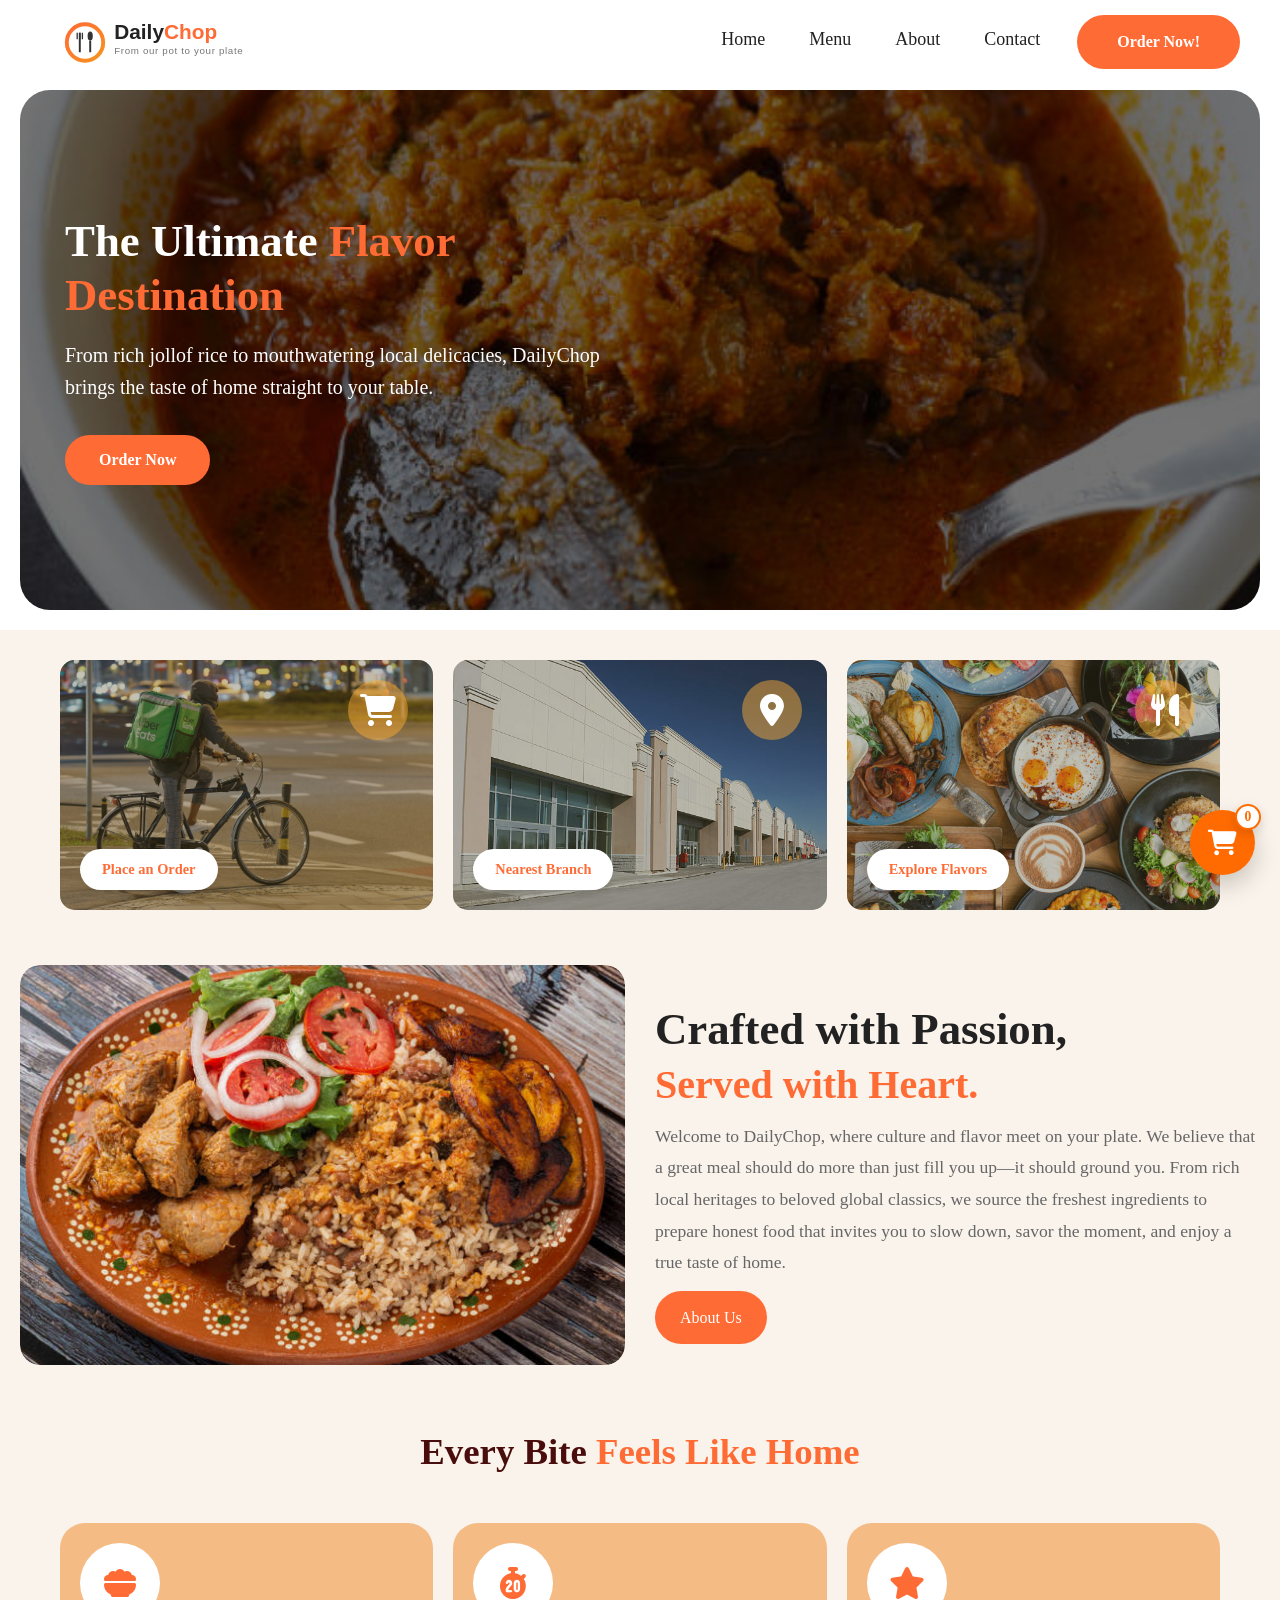
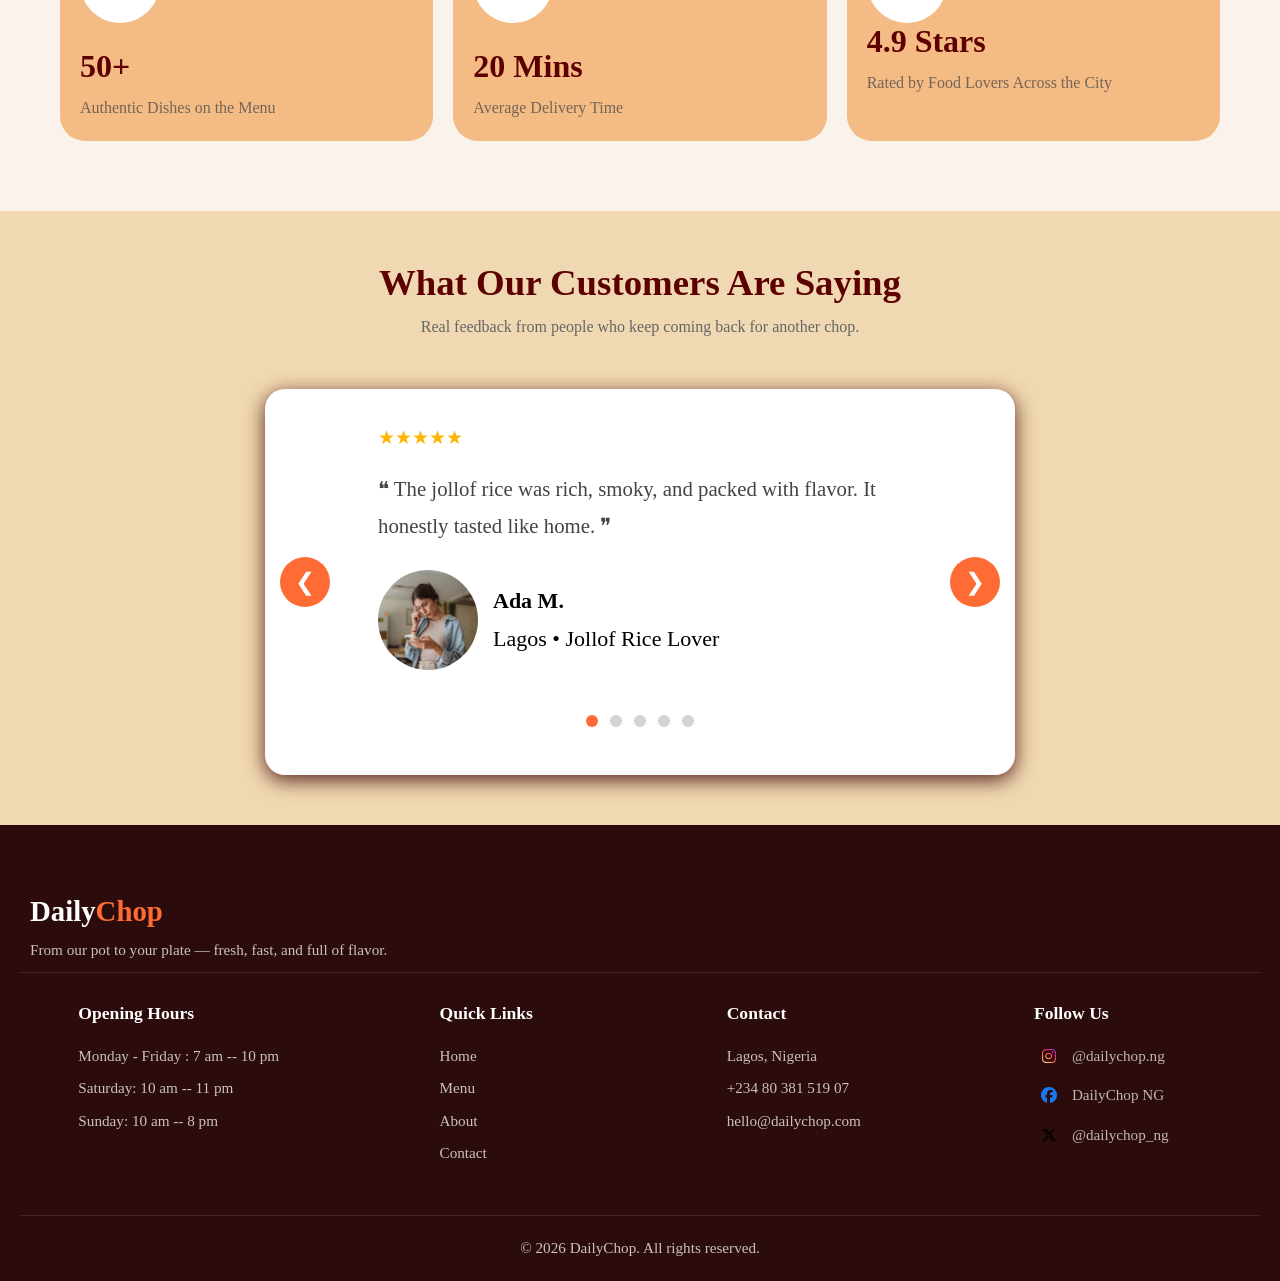
==== commit ac6e86e3: "dailychop completed" ====
--- a/index.html
+++ b/index.html
@@ -335,6 +335,14 @@
             </div>
         </div>
     </footer>
+
+    <a href="cart.html" class="floating-cart">
+        <i class="fa-solid fa-cart-shopping"></i>
+        <span class="cart-count">0</span>
+    </a>
+
     <script src="js/main.js"></script>
+    <script type="module" src="js/index.js"></script>
+
 </body>
 </html>
--- a/css/styles.css
+++ b/css/styles.css
@@ -668,7 +668,61 @@
     font-size: 0.85rem;
     color: rgba(255,255,255,0.6);
 }
-
+/* floating cart */
+.floating-cart{
+    position:fixed;
+    right:25px;
+    bottom:25px;
+    width:65px;
+    height:65px;
+    background:#ff6b00;
+    color:#fff;
+    border-radius:50%;
+    display:flex;
+    align-items:center;
+    justify-content:center;
+    text-decoration:none;
+    box-shadow:0 10px 25px rgba(0,0,0,.2);
+    z-index:1000;
+    transition:.3s ease;
+}
+
+.floating-cart:hover{
+    transform:translateY(-5px) scale(1.05);
+    background:#e65f00;
+}
+
+.floating-cart i{
+    font-size:1.6rem;
+}
+
+.cart-count{
+    position:absolute;
+    top:-6px;
+    right:-6px;
+    width:26px;
+    height:26px;
+    background:#fff;
+    color:#ff6b00;
+    border-radius:50%;
+    display:flex;
+    align-items:center;
+    justify-content:center;
+    font-size:.85rem;
+    font-weight:700;
+    border:2px solid #ff6b00;
+    box-shadow:0 4px 12px rgba(0,0,0,.15);
+}
+@keyframes cartBounce{
+    0%{transform:scale(1);}
+    40%{transform:scale(1.2);}
+    70%{transform:scale(.9);}
+    100%{transform:scale(1);}
+}
+
+.floating-cart.bump{
+    animation:cartBounce .4s ease;
+}
 
 /* ===========================================================================================================
 Responsiveness For Tablets   Responsiveness For Tablets    Responsiveness For Tablets
@@ -685,9 +739,7 @@
         max-width: 1440px;
         margin: 0 auto; 
         
-        width: 100%;
         padding: 10px 40px;
-        box-sizing: border-box;
     }
     .nav {
         position: static;
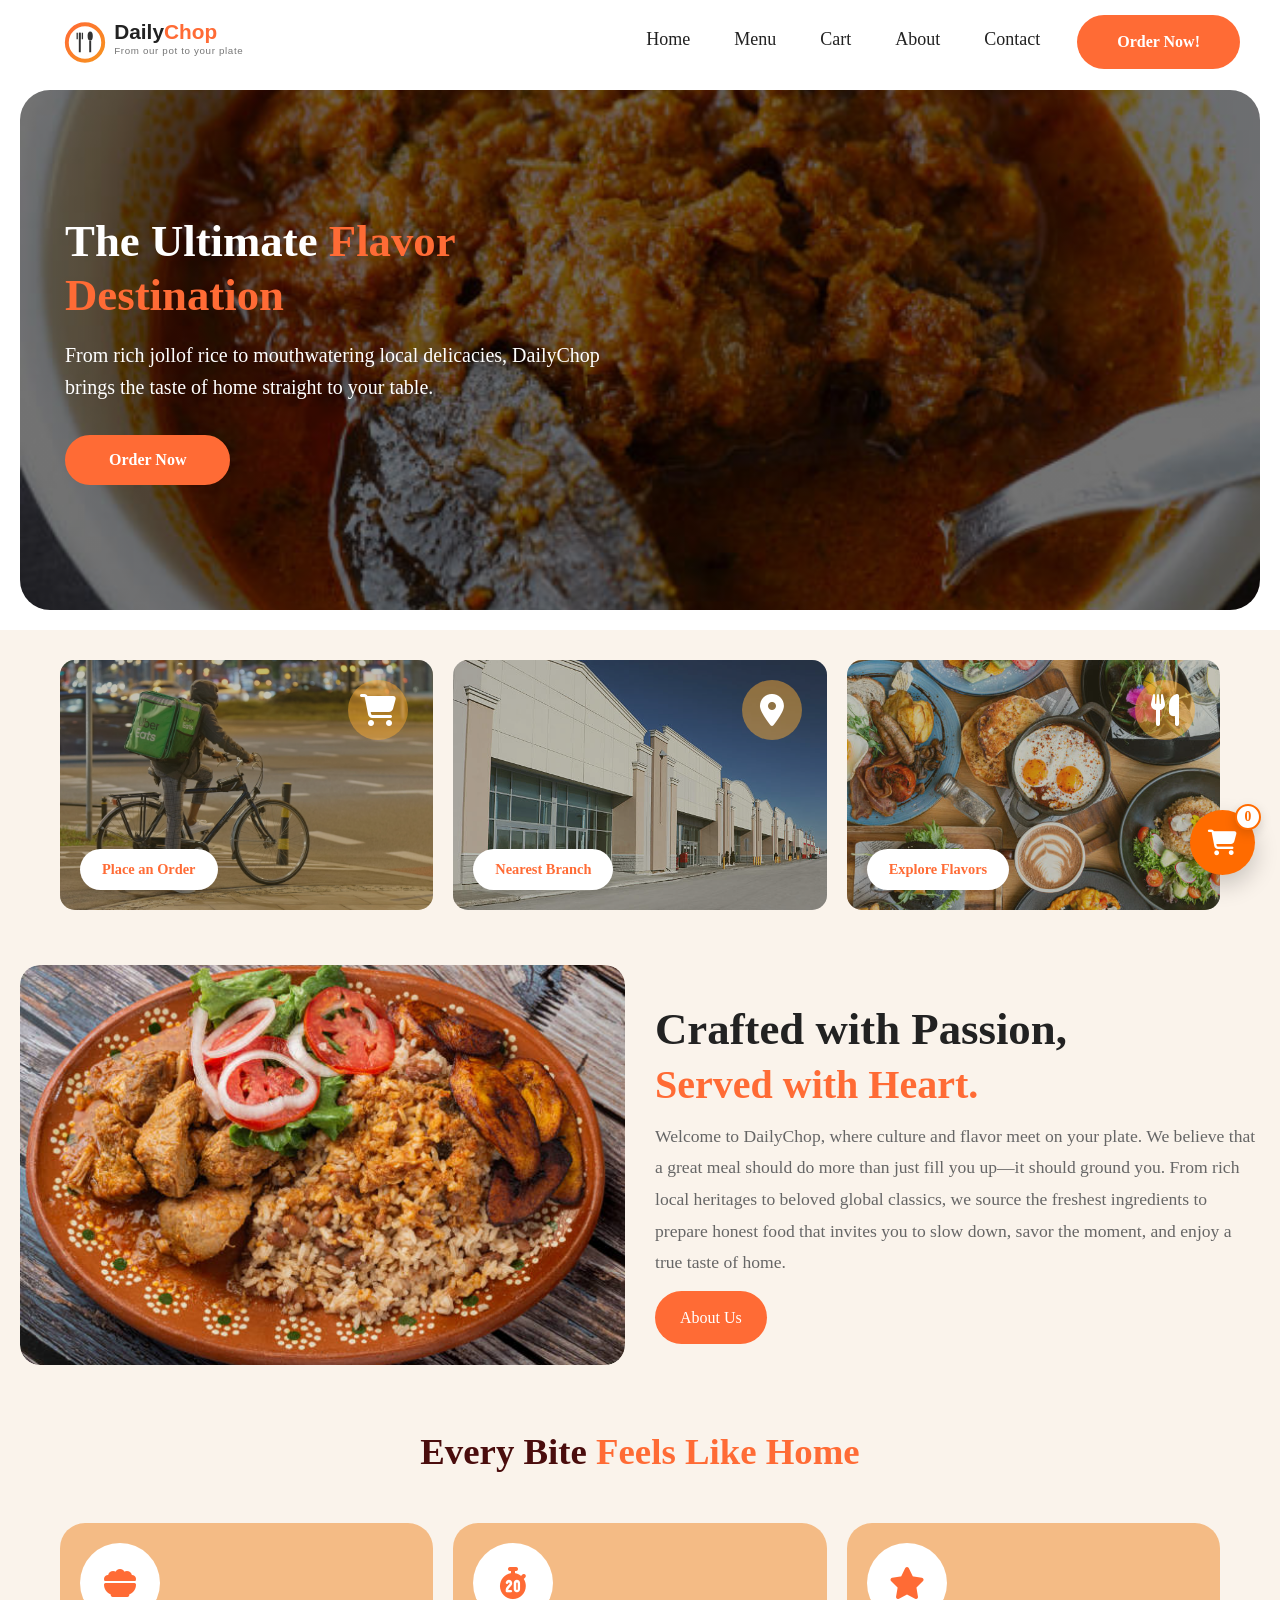
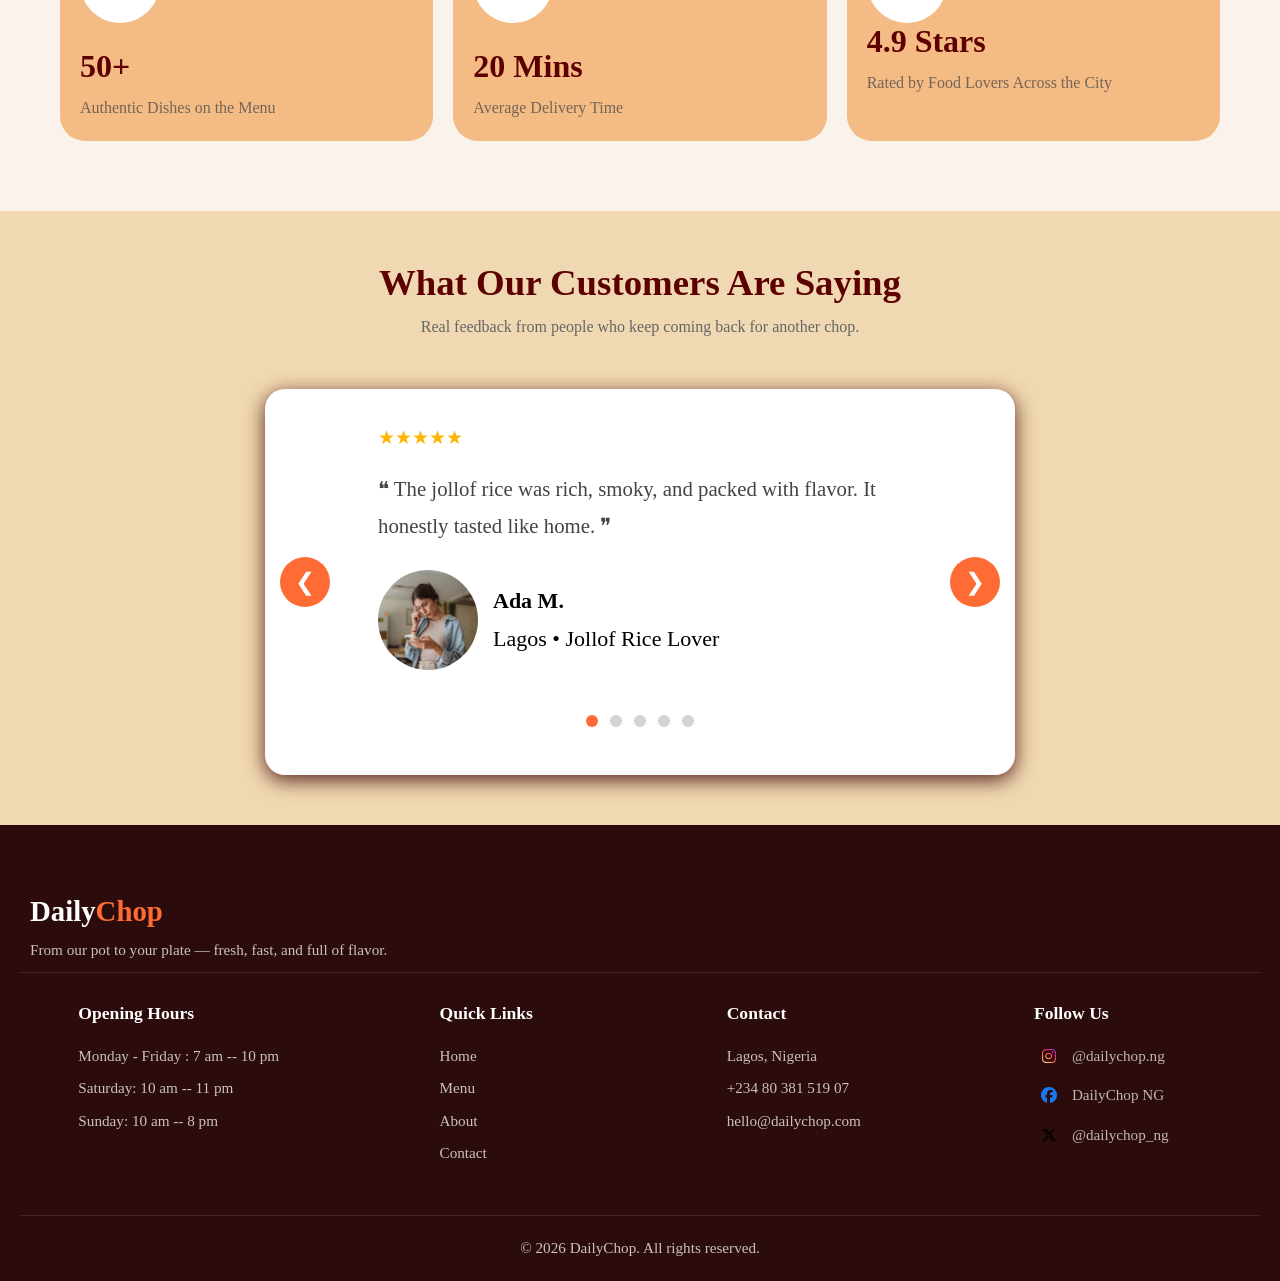
==== commit c45e323a: "updated dailychop contac, about, checkout and cart page" ====
--- a/index.html
+++ b/index.html
@@ -57,6 +57,7 @@
                         <div class="nav-header">Menu</div>
                         <a href="index.html">Home</a>
                         <a href="menu.html">Menu</a>
+                        <a href="cart.html">Cart</a>
                         <a href="about.html">About</a>
                         <a href="contact.html">Contact</a>
                     </nav>
--- a/css/styles.css
+++ b/css/styles.css
@@ -142,7 +142,16 @@
     linear-gradient(rgba(0,0,0,.55), rgba(0,0,0,.55)),
     url("../images/menu_hero.jpg");
 }
-
+.hero-about{
+    background-image:
+    linear-gradient(rgba(0, 0, 0, 0.795), rgba(0, 0, 0, 0.322)),
+    url("../images/about_hero.webp");
+}
+.hero-contact{
+    background-image:
+    linear-gradient(rgba(0, 0, 0, 0.795), rgba(0, 0, 0, 0.322)),
+    url("../images/contact_hero.webp");
+}
 #intro {
     color: #fff;
     width: 100%;
@@ -172,7 +181,7 @@
 
 .hero-buttons a {
     width: 100%;
-    padding: 14px 32px;
+    padding: 14px 42px;
     border-radius: 50px;
     text-decoration: none;
     font-weight: 600;
